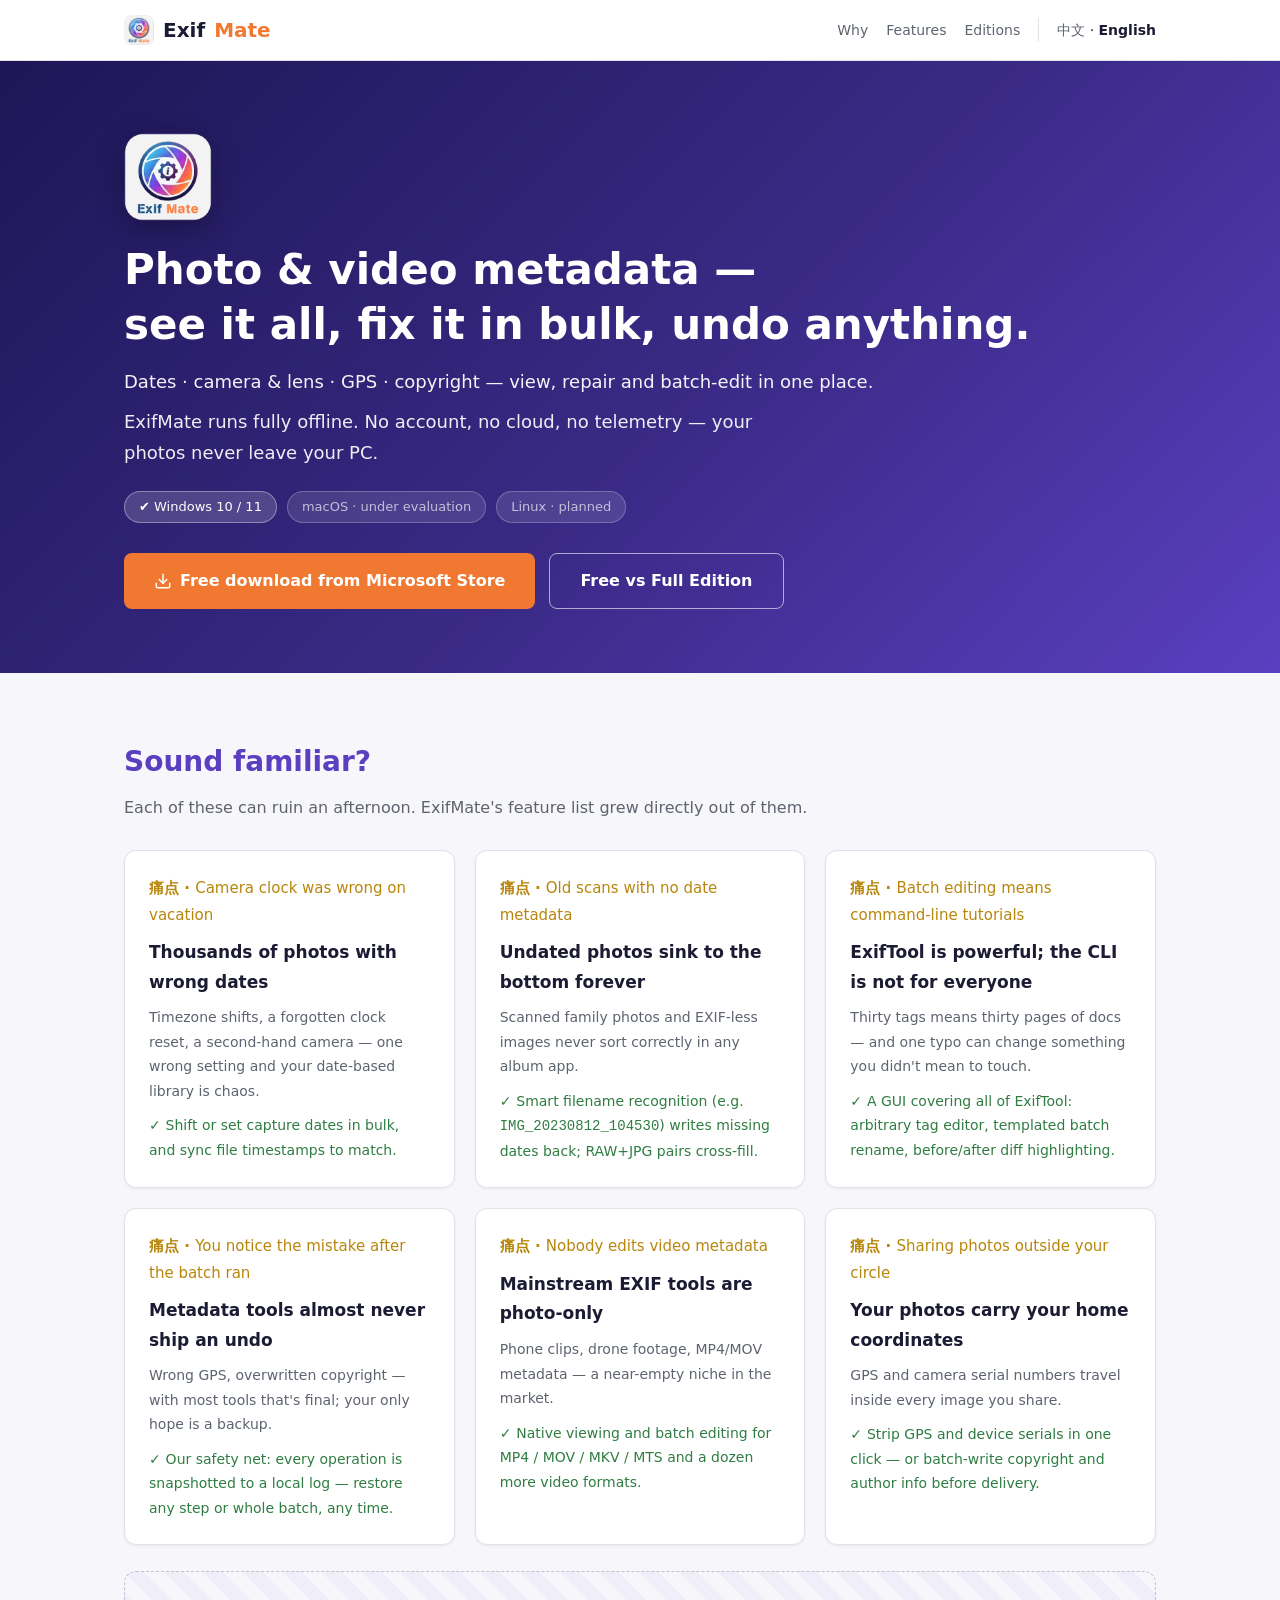
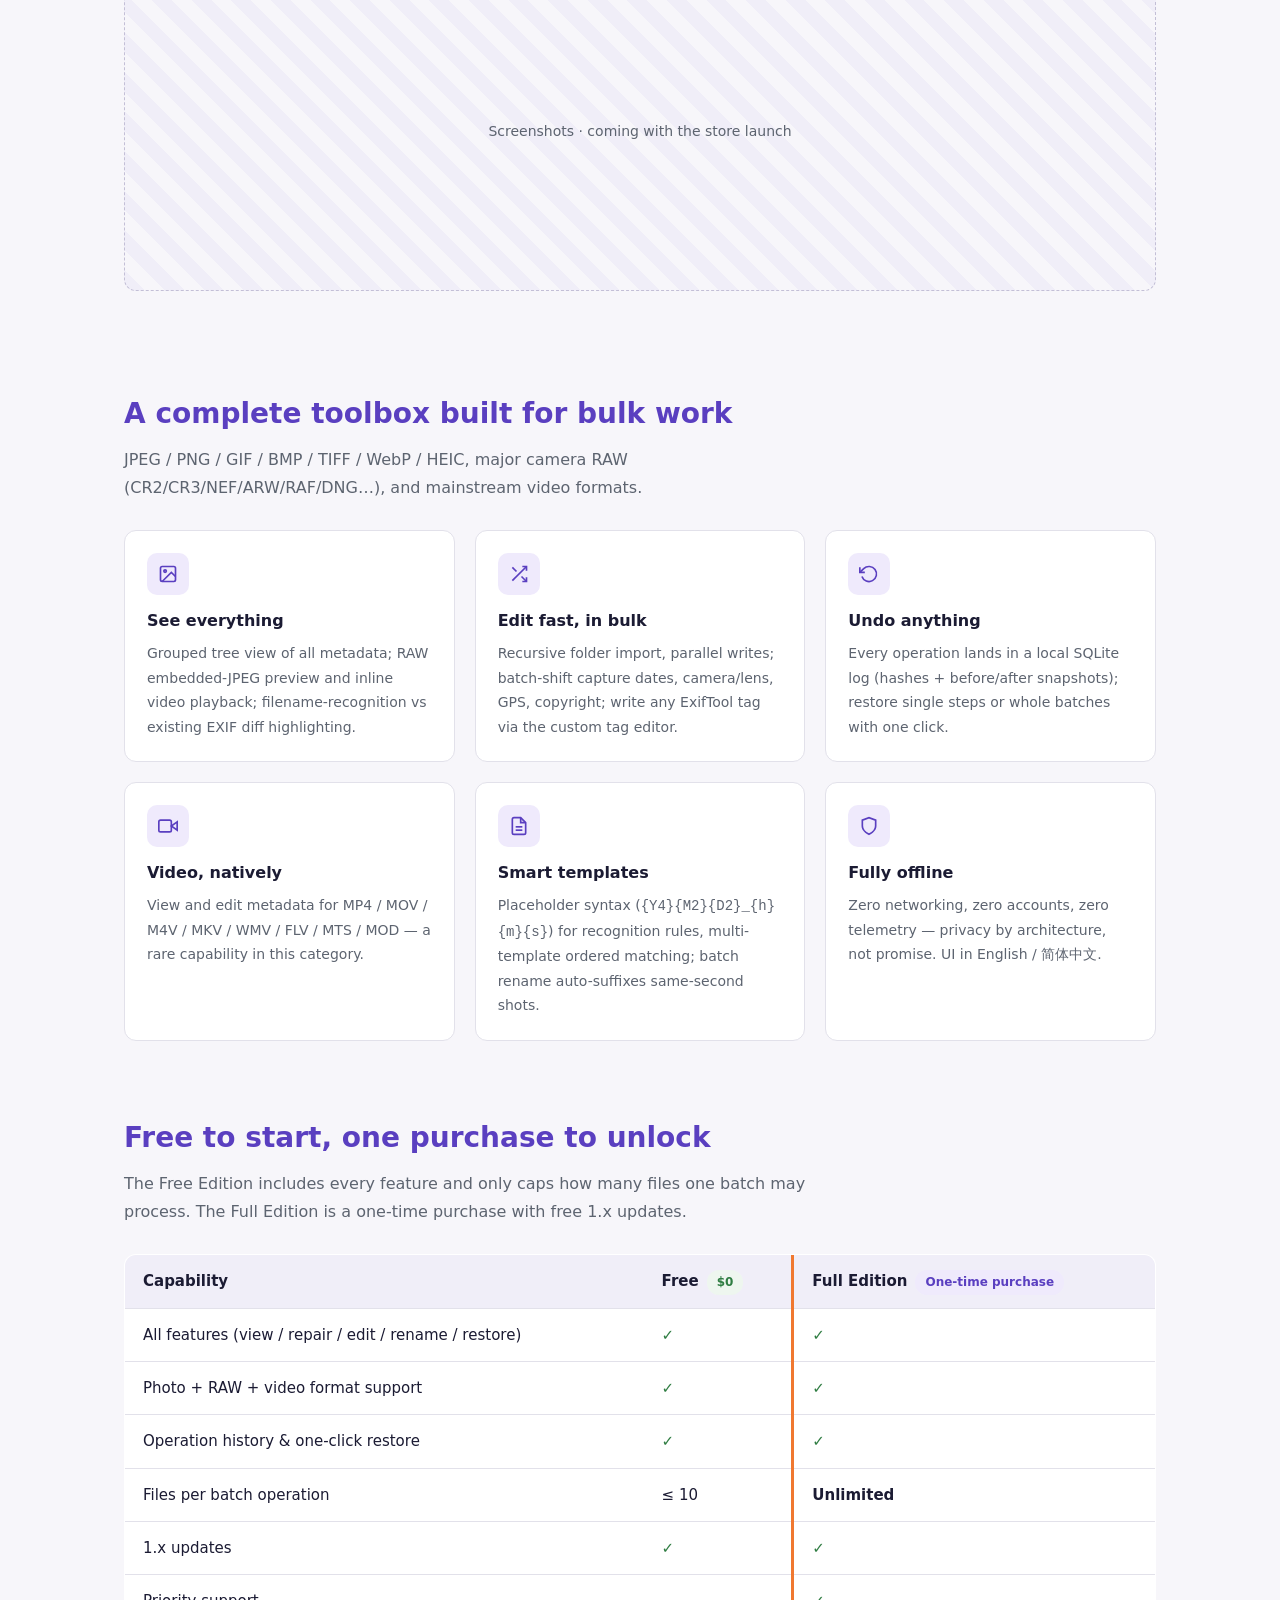
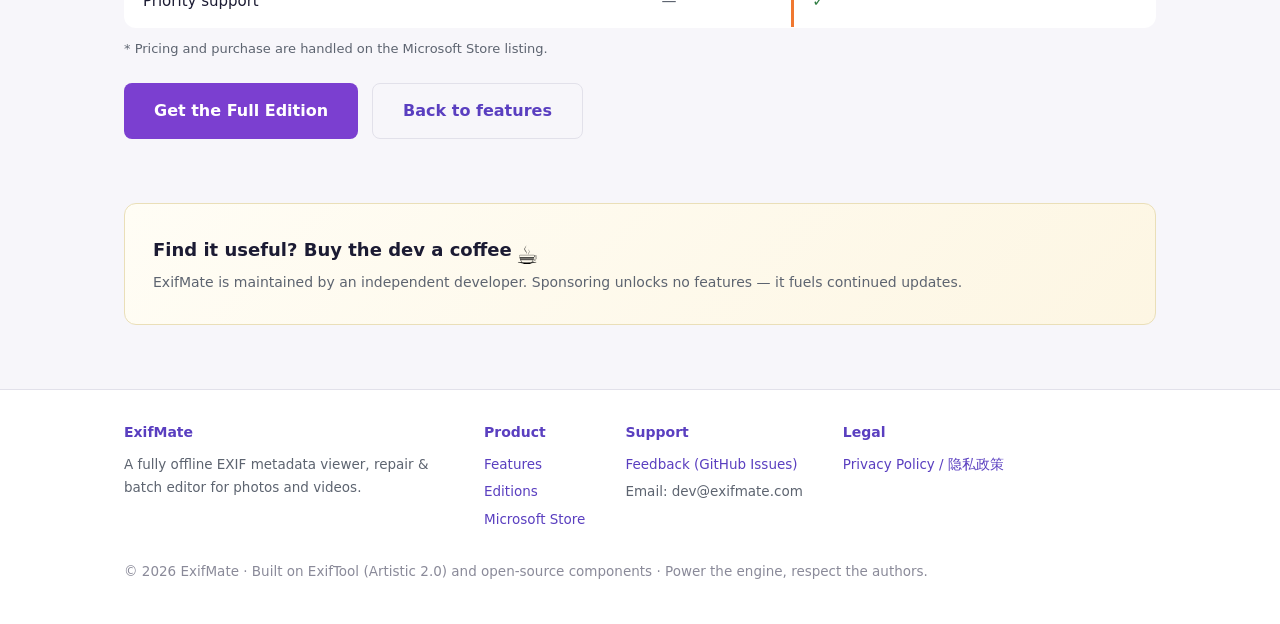
==== en/index.html @ 49f6a173 "chore: ExifMate 官网源码" ====
<!DOCTYPE html>
<html lang="en">
<head>
<meta charset="UTF-8">
<meta name="viewport" content="width=device-width, initial-scale=1.0">
<link rel="icon" href="/favicon.ico" sizes="48x48">
<link rel="icon" type="image/png" sizes="128x128" href="/favicon.png">
<link rel="apple-touch-icon" href="/apple-touch-icon.png">
<meta name="description" content="ExifMate — a fully offline EXIF metadata viewer, repair & batch editor for photos and videos. See everything, batch-edit fast, undo anything.">
<meta property="og:title" content="ExifMate — Batch EXIF Toolkit">
<meta property="og:description" content="Fully offline · batch editing · full undo history. One toolbox for photo & video metadata.">
<meta property="og:type" content="website">
<meta property="og:url" content="https://exifmate.com/en/">
<title>ExifMate — Batch EXIF Toolkit for Photos & Videos | Offline · Undoable</title>
<link rel="canonical" href="https://exifmate.com/en/">
<link rel="alternate" hreflang="zh-CN" href="https://exifmate.com/">
<link rel="alternate" hreflang="en" href="https://exifmate.com/en/">
<link rel="alternate" hreflang="x-default" href="https://exifmate.com/">
<meta property="og:image" content="https://exifmate.com/assets/img/logo.png">
<link rel="stylesheet" href="../assets/style.css">
<script type="application/ld+json">
{"@context":"https://schema.org","@type":"SoftwareApplication",
 "name":"ExifMate","operatingSystem":"Windows 10, Windows 11",
 "applicationCategory":"MultimediaApplication",
 "url":"https://exifmate.com/","softwareVersion":"0.2.0",
 "inLanguage":["zh-CN","en"],
 "description":"Fully offline EXIF metadata viewer, repair and batch editor for photos and videos.",
 "offers":{"@type":"Offer","price":"0","priceCurrency":"USD"},
 "screenshot":"https://exifmate.com/"}
</script>
</head>
<body>

<nav>
  <div class="container nav-inner">
    <a class="brand" href="/en/"><img src="/assets/img/logo.png" alt="ExifMate">Exif<span class="dot">Mate</span></a>
    <div class="nav-links">
      <a class="hide-sm" href="#pain">Why</a>
      <a class="hide-sm" href="#features">Features</a>
      <a class="hide-sm" href="#compare">Editions</a>
      <span class="lang-switch"><a href="/" hreflang="zh-CN" lang="zh-CN">中文</a> · <b>English</b></span>
    </div>
  </div>
</nav>

<header class="hero">
  <div class="container">
    <img class="hero-logo" src="/assets/img/logo.png" alt="ExifMate">
    <h1>Photo & video metadata —<br>see it all, fix it in bulk, undo anything.</h1>
    <p class="pitch">Dates · camera & lens · GPS · copyright — view, repair and batch-edit in one place.</p>
    <p class="sub">ExifMate runs fully offline. No account, no cloud, no telemetry — your photos never leave your PC.</p>
    <div class="platform-pills">
      <span class="pill">✔ Windows 10 / 11</span>
      <span class="pill dim">macOS · under evaluation</span>
      <span class="pill dim">Linux · planned</span>
    </div>
    <div class="btn-row">
      <!-- TODO: replace with the official store listing URL once published -->
      <a class="btn btn-primary" href="https://apps.microsoft.com/search?query=ExifMate">
        <svg width="18" height="18" viewBox="0 0 24 24" fill="none" stroke="currentColor" stroke-width="2" stroke-linecap="round" stroke-linejoin="round"><path d="M21 15v4a2 2 0 0 1-2 2H5a2 2 0 0 1-2-2v-4"/><polyline points="7 10 12 15 17 10"/><line x1="12" y1="15" x2="12" y2="3"/></svg>
        Free download from Microsoft Store
      </a>
      <a class="btn btn-ghost" href="#compare">Free vs Full Edition</a>
    </div>
  </div>
</header>

<main class="container">

  <!-- ============ Pain points ============ -->
  <section class="block" id="pain">
    <h2 class="title">Sound familiar?</h2>
    <p class="lead">Each of these can ruin an afternoon. ExifMate's feature list grew directly out of them.</p>
    <div class="pain-grid">
      <div class="pain-card">
        <div class="scene">Camera clock was wrong on vacation</div>
        <h3>Thousands of photos with wrong dates</h3>
        <p>Timezone shifts, a forgotten clock reset, a second-hand camera — one wrong setting and your date-based library is chaos.</p>
        <p class="fix">Shift or set capture dates in bulk, and sync file timestamps to match.</p>
      </div>
      <div class="pain-card">
        <div class="scene">Old scans with no date metadata</div>
        <h3>Undated photos sink to the bottom forever</h3>
        <p>Scanned family photos and EXIF-less images never sort correctly in any album app.</p>
        <p class="fix">Smart filename recognition (e.g. <code>IMG_20230812_104530</code>) writes missing dates back; RAW+JPG pairs cross-fill.</p>
      </div>
      <div class="pain-card">
        <div class="scene">Batch editing means command-line tutorials</div>
        <h3>ExifTool is powerful; the CLI is not for everyone</h3>
        <p>Thirty tags means thirty pages of docs — and one typo can change something you didn't mean to touch.</p>
        <p class="fix">A GUI covering all of ExifTool: arbitrary tag editor, templated batch rename, before/after diff highlighting.</p>
      </div>
      <div class="pain-card">
        <div class="scene">You notice the mistake after the batch ran</div>
        <h3>Metadata tools almost never ship an undo</h3>
        <p>Wrong GPS, overwritten copyright — with most tools that's final; your only hope is a backup.</p>
        <p class="fix">Our safety net: every operation is snapshotted to a local log — restore any step or whole batch, any time.</p>
      </div>
      <div class="pain-card">
        <div class="scene">Nobody edits video metadata</div>
        <h3>Mainstream EXIF tools are photo-only</h3>
        <p>Phone clips, drone footage, MP4/MOV metadata — a near-empty niche in the market.</p>
        <p class="fix">Native viewing and batch editing for MP4 / MOV / MKV / MTS and a dozen more video formats.</p>
      </div>
      <div class="pain-card">
        <div class="scene">Sharing photos outside your circle</div>
        <h3>Your photos carry your home coordinates</h3>
        <p>GPS and camera serial numbers travel inside every image you share.</p>
        <p class="fix">Strip GPS and device serials in one click — or batch-write copyright and author info before delivery.</p>
      </div>
    </div>
    <div class="shot">Screenshots · coming with the store launch</div>
  </section>

  <!-- ============ Features ============ -->
  <section class="block" id="features">
    <h2 class="title">A complete toolbox built for bulk work</h2>
    <p class="lead">JPEG / PNG / GIF / BMP / TIFF / WebP / HEIC, major camera RAW (CR2/CR3/NEF/ARW/RAF/DNG…), and mainstream video formats.</p>
    <div class="feat-grid">
      <div class="feat">
        <div class="ico"><svg width="20" height="20" viewBox="0 0 24 24" fill="none" stroke="currentColor" stroke-width="2"><rect x="3" y="3" width="18" height="18" rx="2"/><circle cx="8.5" cy="8.5" r="1.5"/><polyline points="21 15 16 10 5 21"/></svg></div>
        <h3>See everything</h3>
        <p>Grouped tree view of all metadata; RAW embedded-JPEG preview and inline video playback; filename-recognition vs existing EXIF diff highlighting.</p>
      </div>
      <div class="feat">
        <div class="ico"><svg width="20" height="20" viewBox="0 0 24 24" fill="none" stroke="currentColor" stroke-width="2"><polyline points="16 3 21 3 21 8"/><line x1="4" y1="20" x2="21" y2="3"/><polyline points="21 16 21 21 16 21"/><line x1="15" y1="15" x2="21" y2="21"/><line x1="4" y1="4" x2="9" y2="9"/></svg></div>
        <h3>Edit fast, in bulk</h3>
        <p>Recursive folder import, parallel writes; batch-shift capture dates, camera/lens, GPS, copyright; write any ExifTool tag via the custom tag editor.</p>
      </div>
      <div class="feat">
        <div class="ico"><svg width="20" height="20" viewBox="0 0 24 24" fill="none" stroke="currentColor" stroke-width="2"><polyline points="1 4 1 10 7 10"/><path d="M3.51 15a9 9 0 1 0 2.13-9.36L1 10"/></svg></div>
        <h3>Undo anything</h3>
        <p>Every operation lands in a local SQLite log (hashes + before/after snapshots); restore single steps or whole batches with one click.</p>
      </div>
      <div class="feat">
        <div class="ico"><svg width="20" height="20" viewBox="0 0 24 24" fill="none" stroke="currentColor" stroke-width="2"><polygon points="23 7 16 12 23 17 23 7"/><rect x="1" y="5" width="15" height="14" rx="2"/></svg></div>
        <h3>Video, natively</h3>
        <p>View and edit metadata for MP4 / MOV / M4V / MKV / WMV / FLV / MTS / MOD — a rare capability in this category.</p>
      </div>
      <div class="feat">
        <div class="ico"><svg width="20" height="20" viewBox="0 0 24 24" fill="none" stroke="currentColor" stroke-width="2"><path d="M14 2H6a2 2 0 0 0-2 2v16a2 2 0 0 0 2 2h12a2 2 0 0 0 2-2V8z"/><polyline points="14 2 14 8 20 8"/><line x1="16" y1="13" x2="8" y2="13"/><line x1="16" y1="17" x2="8" y2="17"/></svg></div>
        <h3>Smart templates</h3>
        <p>Placeholder syntax (<code>{Y4}{M2}{D2}_{h}{m}{s}</code>) for recognition rules, multi-template ordered matching; batch rename auto-suffixes same-second shots.</p>
      </div>
      <div class="feat">
        <div class="ico"><svg width="20" height="20" viewBox="0 0 24 24" fill="none" stroke="currentColor" stroke-width="2"><path d="M12 22s8-4 8-10V5l-8-3-8 3v7c0 6 8 10 8 10z"/></svg></div>
        <h3>Fully offline</h3>
        <p>Zero networking, zero accounts, zero telemetry — privacy by architecture, not promise. UI in English / 简体中文.</p>
      </div>
    </div>
  </section>

  <!-- ============ Editions ============ -->
  <section class="block" id="compare">
    <h2 class="title">Free to start, one purchase to unlock</h2>
    <p class="lead">The Free Edition includes every feature and only caps how many files one batch may process. The Full Edition is a one-time purchase with free 1.x updates.</p>
    <table class="compare">
      <thead>
        <tr><th>Capability</th><th>Free<span class="badge-free">$0</span></th><th class="col-pro">Full Edition<span class="badge-pro">One-time purchase</span></th></tr>
      </thead>
      <tbody>
        <tr><td>All features (view / repair / edit / rename / restore)</td><td class="yes">✓</td><td class="yes col-pro">✓</td></tr>
        <tr><td>Photo + RAW + video format support</td><td class="yes">✓</td><td class="yes col-pro">✓</td></tr>
        <tr><td>Operation history & one-click restore</td><td class="yes">✓</td><td class="yes col-pro">✓</td></tr>
        <tr><td>Files per batch operation</td><td>≤ 10</td><td class="col-pro"><b>Unlimited</b></td></tr>
        <tr><td>1.x updates</td><td class="yes">✓</td><td class="yes col-pro">✓</td></tr>
        <tr><td>Priority support</td><td class="no">—</td><td class="yes col-pro">✓</td></tr>
      </tbody>
    </table>
    <p class="table-note">* Pricing and purchase are handled on the Microsoft Store listing.</p>
    <div class="btn-row" style="margin-top:22px">
      <!-- TODO: replace with the Full Edition store listing URL -->
      <a class="btn btn-primary" href="https://apps.microsoft.com/search?query=ExifMate"
         style="background:var(--accent2);color:#fff">Get the Full Edition</a>
      <a class="btn btn-ghost" href="#pain" style="border-color:var(--line);color:var(--accent)">Back to features</a>
    </div>
  </section>

  <!-- ============ Sponsor（click the coffee icon for WeChat QR code; kept inside the container for alignment） ============ -->
  <div class="sponsor">
    <div class="sponsor-text">
      <h3>Find it useful? Buy the dev a coffee<button class="coffee-btn" type="button" aria-label="WeChat QR code" title="Buy the dev a coffee" onclick="var m=document.getElementById('qr-modal');m.style.display=(m.style.display==='flex')?'none':'flex';">☕</button></h3>
      <p>ExifMate is maintained by an independent developer. Sponsoring unlocks no features — it fuels continued updates.</p>
    </div>
  </div>

  <!-- 收款码弹层（fixed 定位，置于容器内不影响全屏遮罩） -->
  <div id="qr-modal" class="qr-modal" onclick="this.style.display='none'">
    <div class="qr-card" onclick="event.stopPropagation()">
      <img src="../assets/img/coffee-wx.jpg" alt="WeChat QR code">
      <span>Scan with WeChat</span>
      <button type="button" onclick="document.getElementById('qr-modal').style.display='none'">✕</button>
    </div>
  </div>

</main>

<footer>
  <div class="container">
    <div class="cols">
      <div style="max-width:320px">
        <h4>ExifMate</h4>
        <p>A fully offline EXIF metadata viewer, repair & batch editor for photos and videos.</p>
      </div>
      <div>
        <h4>Product</h4>
        <ul>
          <li><a href="#features">Features</a></li>
          <li><a href="#compare">Editions</a></li>
          <li><a href="https://apps.microsoft.com/search?query=ExifMate">Microsoft Store</a></li>
        </ul>
      </div>
      <div>
        <h4>Support</h4>
        <ul>
          <li><a href="https://github.com/zm1107/exifmate/issues">Feedback (GitHub Issues)</a></li>
          <li>Email: dev@exifmate.com</li>
        </ul>
      </div>
      <div>
        <h4>Legal</h4>
        <ul>
          <li><a href="/privacy/">Privacy Policy / 隐私政策</a></li>
        </ul>
      </div>
    </div>
    <p class="legal">© 2026 ExifMate · Built on ExifTool (Artistic 2.0) and open-source components · Power the engine, respect the authors.</p>
  </div>
</footer>

</body>
</html>
---- assets/style.css ----
/* ExifMate 官网样式 —— 配色取自品牌图标（光圈蓝→紫→橙渐变）
   品牌紫 #5A3FC0 / 品牌橙 #F07830 / 深靛紫 #1D1656 */
:root {
  --ink: #1b1b33; --sub: #5d6470; --line: #e2e1ea; --bg: #f7f6fa;
  --accent: #5a3fc0; --accent2: #7b3fd0; --orange: #f07830; --orange-d: #e0661d;
  --ok: #2f7d42; --warn: #b8860b;
  --hero1: #1d1656; --hero2: #5a3fc0; --card: #ffffff;
}
* { box-sizing: border-box; margin: 0; }
html { scroll-behavior: smooth; }
body {
  color: var(--ink); background: var(--bg); line-height: 1.75; font-size: 16px;
  font-family: "Microsoft YaHei UI", "Segoe UI", system-ui, -apple-system, sans-serif;
}
a { color: var(--accent); text-decoration: none; }
a:hover { text-decoration: underline; }
.container { max-width: 1080px; margin: 0 auto; padding: 0 24px; }

/* ---------- 顶部导航 ---------- */
nav {
  position: sticky; top: 0; z-index: 10; background: rgba(255,255,255,.92);
  backdrop-filter: blur(8px); border-bottom: 1px solid var(--line);
}
.nav-inner { display: flex; align-items: center; gap: 20px; height: 60px; }
.brand { font-size: 20px; font-weight: 700; color: var(--ink);
  display: inline-flex; align-items: center; gap: 9px; }
.brand img { height: 30px; width: 30px; border-radius: 7px; display: block; }
.brand .dot { color: var(--orange); }
.nav-links { margin-left: auto; display: flex; align-items: center; gap: 18px; font-size: 14px; }
.nav-links a { color: var(--sub); }
.lang-switch { border-left: 1px solid var(--line); padding-left: 18px; }
.lang-switch b { color: var(--ink); }

/* ---------- Hero ---------- */
.hero {
  background: linear-gradient(135deg, var(--hero1) 0%, #3a2a86 55%, var(--hero2) 100%);
  color: #fff; padding: 72px 0 64px;
}
.hero-logo {
  height: 88px; width: 88px; border-radius: 20px; display: block;
  box-shadow: 0 8px 28px rgba(0,0,0,.28); margin-bottom: 22px;
}
.hero h1 { font-size: 42px; line-height: 1.3; margin-bottom: 14px; }
.hero p.sub { font-size: 18px; opacity: .92; max-width: 640px; }
.hero .pitch { font-size: 18px; margin-bottom: 8px; opacity: .95; }
.platform-pills { display: flex; gap: 10px; margin: 22px 0 30px; flex-wrap: wrap; }
.pill {
  font-size: 13px; padding: 4px 14px; border-radius: 16px;
  background: rgba(255,255,255,.16); border: 1px solid rgba(255,255,255,.35);
}
.pill.dim { opacity: .7; }
.btn-row { display: flex; gap: 14px; flex-wrap: wrap; }
.btn {
  display: inline-flex; align-items: center; gap: 8px; padding: 13px 30px;
  border-radius: 8px; font-size: 16px; font-weight: 600; border: none; cursor: pointer;
}
.btn-primary { background: var(--orange); color: #fff; }
.btn-primary:hover { background: var(--orange-d); text-decoration: none; }
.btn-ghost {
  background: transparent; color: #fff; border: 1px solid rgba(255,255,255,.6);
}
.btn-ghost:hover { background: rgba(255,255,255,.12); text-decoration: none; }
.btn svg { flex: none; }

/* ---------- 通用区块 ---------- */
section.block { padding: 64px 0 8px; }
h2.title { font-size: 28px; margin-bottom: 8px; color: var(--accent); }
p.lead { color: var(--sub); max-width: 720px; margin-bottom: 28px; }

/* 痛点卡片 */
.pain-grid { display: grid; grid-template-columns: repeat(3, 1fr); gap: 20px; }
.pain-card {
  background: var(--card); border: 1px solid var(--line); border-radius: 12px;
  padding: 24px; box-shadow: 0 1px 3px rgba(28,22,86,.06);
}
.pain-card .scene { font-size: 15px; color: var(--warn); margin-bottom: 10px; }
.pain-card .scene::before { content: "痛点 · "; font-weight: 700; }
.pain-card h3 { font-size: 17px; margin-bottom: 8px; }
.pain-card p { font-size: 14px; color: var(--sub); }
.pain-card p.fix { margin-top: 10px; color: var(--ok); }
.pain-card p.fix::before { content: "✓ "; font-weight: 700; }

/* 功能网格 */
.feat-grid { display: grid; grid-template-columns: repeat(3, 1fr); gap: 20px; }
.feat {
  background: var(--card); border: 1px solid var(--line); border-radius: 12px; padding: 22px;
}
.feat .ico {
  width: 42px; height: 42px; border-radius: 10px; display: flex;
  align-items: center; justify-content: center; margin-bottom: 12px;
  background: #efeafc; color: var(--accent);
}
.feat h3 { font-size: 16px; margin-bottom: 6px; }
.feat p { font-size: 14px; color: var(--sub); }

/* 截图占位 */
.shot {
  border-radius: 12px; border: 1px dashed #c3bfd6; background:
  repeating-linear-gradient(45deg,#f0eef8,#f0eef8 14px,#f7f6fa 14px,#f7f6fa 28px);
  display: flex; align-items: center; justify-content: center;
  color: var(--sub); font-size: 14px; height: 320px; margin: 26px 0;
}

/* 对比表 */
.compare { width: 100%; border-collapse: collapse; background: var(--card);
  border: 1px solid var(--line); border-radius: 12px; overflow: hidden; font-size: 15px; }
.compare th, .compare td { padding: 13px 18px; border-bottom: 1px solid var(--line); text-align: left; }
.compare thead th { background: #f0eef8; font-size: 15px; }
.compare .col-pro { border-left: 3px solid var(--orange); }
.compare td.yes { color: var(--ok); font-weight: 600; }
.compare td.no { color: var(--sub); }
.badge-free, .badge-pro {
  display: inline-block; font-size: 12px; padding: 2px 10px; border-radius: 12px; margin-left: 8px;
}
.badge-free { background: #eef6ef; color: var(--ok); }
.badge-pro { background: #efeafc; color: var(--accent); }
.table-note { font-size: 13px; color: var(--sub); margin-top: 10px; }

/* 赞助 */
.sponsor {
  margin: 56px 0 8px; background: linear-gradient(135deg, #fffdf5, #fdf6e3);
  border: 1px solid #eadfb8; border-radius: 12px; padding: 30px 28px;
  display: flex; align-items: center; gap: 24px; flex-wrap: wrap;
}
.sponsor h3 { font-size: 18px; margin-bottom: 4px; }
.sponsor p { font-size: 14px; color: var(--sub); }
.sponsor .btns { margin-left: auto; display: flex; gap: 12px; }
.btn-sponsor {
  background: #f0b429; color: #4a3300; border-radius: 8px; padding: 10px 22px;
  font-weight: 600; font-size: 14px; display: inline-flex; align-items: center; gap: 6px;
}
.btn-sponsor:hover { background: #eaa818; text-decoration: none; }
.btn-sponsor.gh { background: #24292e; color: #fff; }
/* 标题行尾的咖啡杯表情按钮：transform 缩放不改变行高与文字尺寸 */
.coffee-btn {
  background: none; border: none; cursor: pointer;
  display: inline-block; font: inherit; line-height: 1;
  padding: 0 0 0 6px; vertical-align: -6px;
  transform: scale(1.4); transform-origin: center;
  animation: coffee-bounce 2s ease-in-out infinite;
}
/* 每 2 秒轻微跳动 2 下 */
@keyframes coffee-bounce {
  0%, 14%, 28%, 100% { transform: scale(1.4) translateY(0); }
  7%                  { transform: scale(1.4) translateY(-3px); }
  21%                 { transform: scale(1.4) translateY(-3px); }
}

/* 收款码弹层 */
.qr-modal {
  display: none; position: fixed; inset: 0; z-index: 200;
  background: rgba(20, 20, 24, .55); backdrop-filter: blur(2px);
  align-items: center; justify-content: center; cursor: zoom-out;
}
.qr-card {
  position: relative; background: #fff; border-radius: 16px; padding: 22px 22px 16px;
  text-align: center; box-shadow: 0 18px 50px rgba(0,0,0,.35); cursor: default;
}
.qr-card img { width: 240px; height: auto; border-radius: 10px; display: block; }
.qr-card span { font-size: 13px; color: #6b6b70; margin-top: 10px; display: block; }
.qr-card button {
  position: absolute; top: 8px; right: 8px; border: none; background: #f2f2f4;
  width: 28px; height: 28px; border-radius: 50%; cursor: pointer; font-size: 13px; color: #666;
}
.qr-card button:hover { background: #e4e4e8; }

/* 页脚 */
footer { border-top: 1px solid var(--line); margin-top: 64px; padding: 30px 0 44px;
  color: var(--sub); font-size: 13.5px; background: #fff; }
footer .cols { display: flex; gap: 40px; flex-wrap: wrap; }
footer h4 { color: var(--accent); font-size: 14px; margin-bottom: 8px; }
footer ul { list-style: none; padding: 0; }
footer li { margin: 4px 0; }
footer .legal { margin-top: 24px; color: #8a8a99; }

@media (max-width: 820px) {
  .pain-grid, .feat-grid { grid-template-columns: 1fr; }
  .hero h1 { font-size: 30px; }
  .nav-links a.hide-sm { display: none; }
  .sponsor .btns { margin-left: 0; }
}
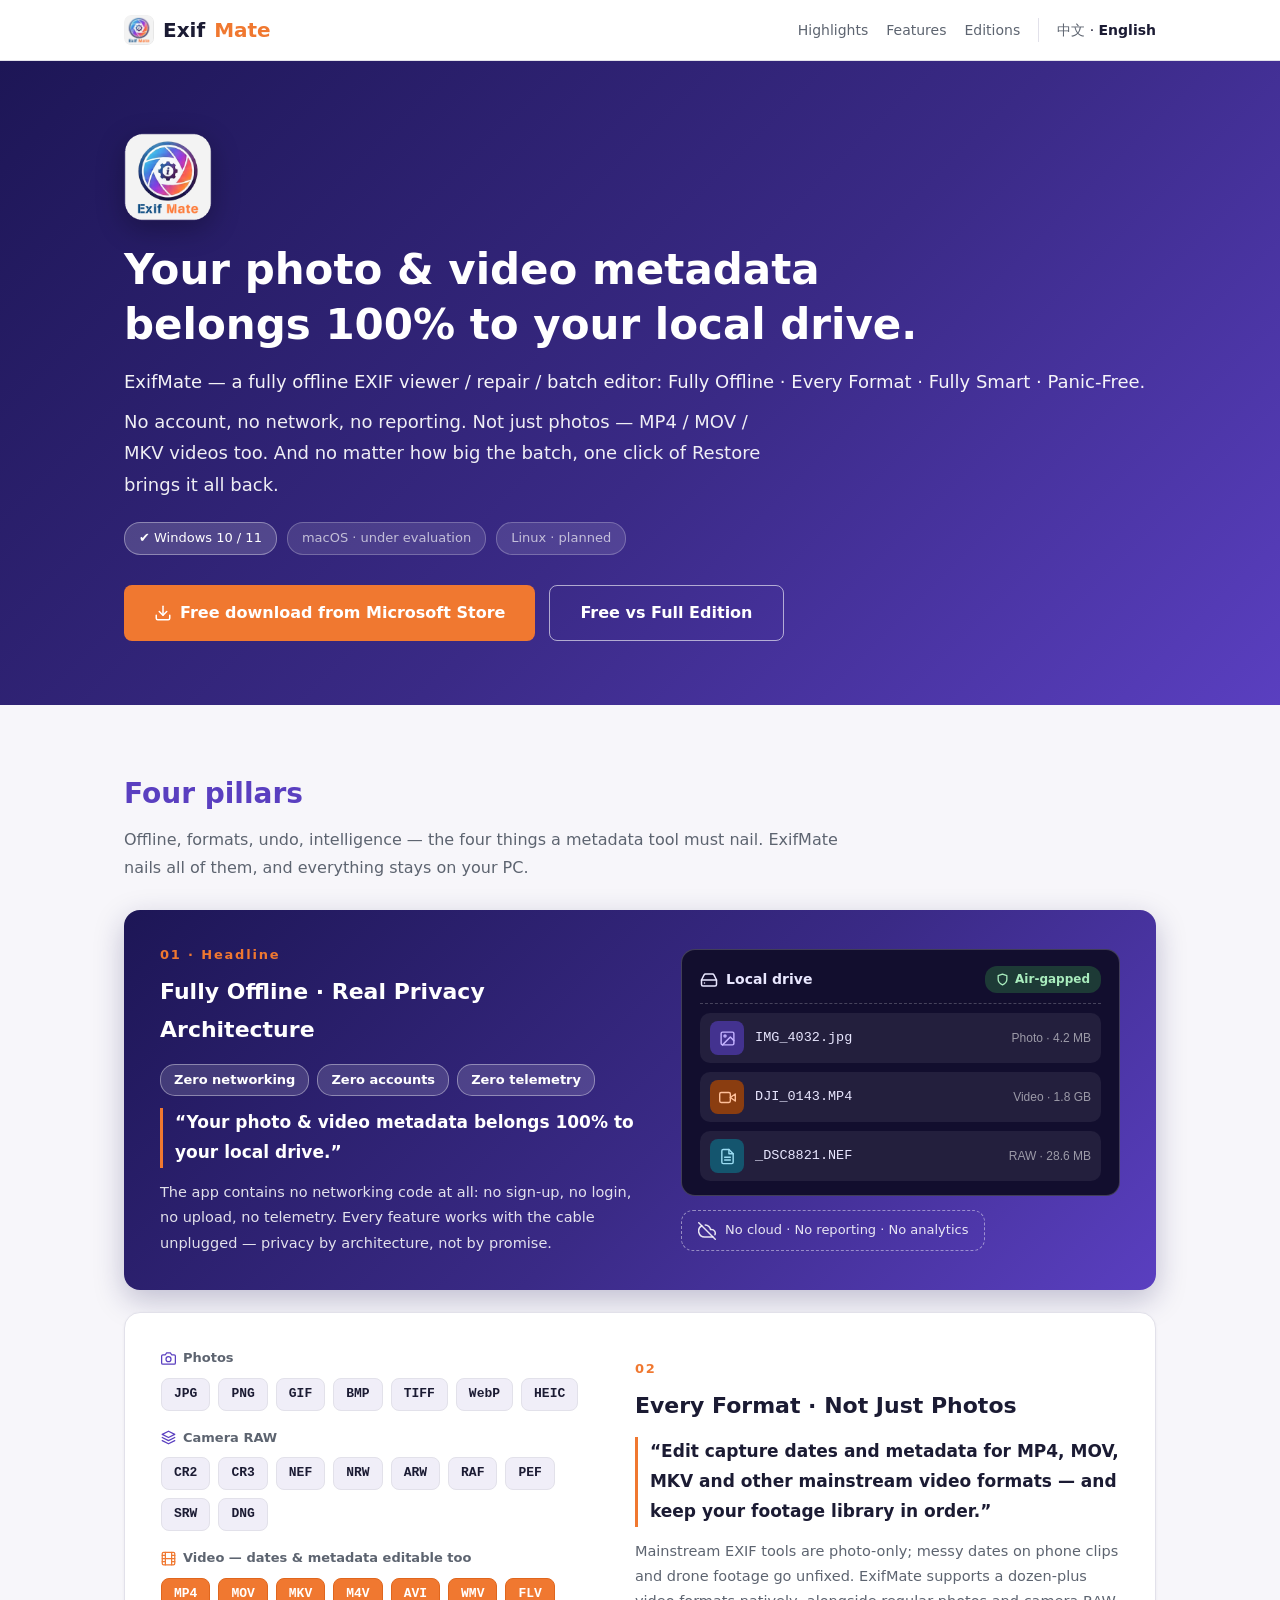
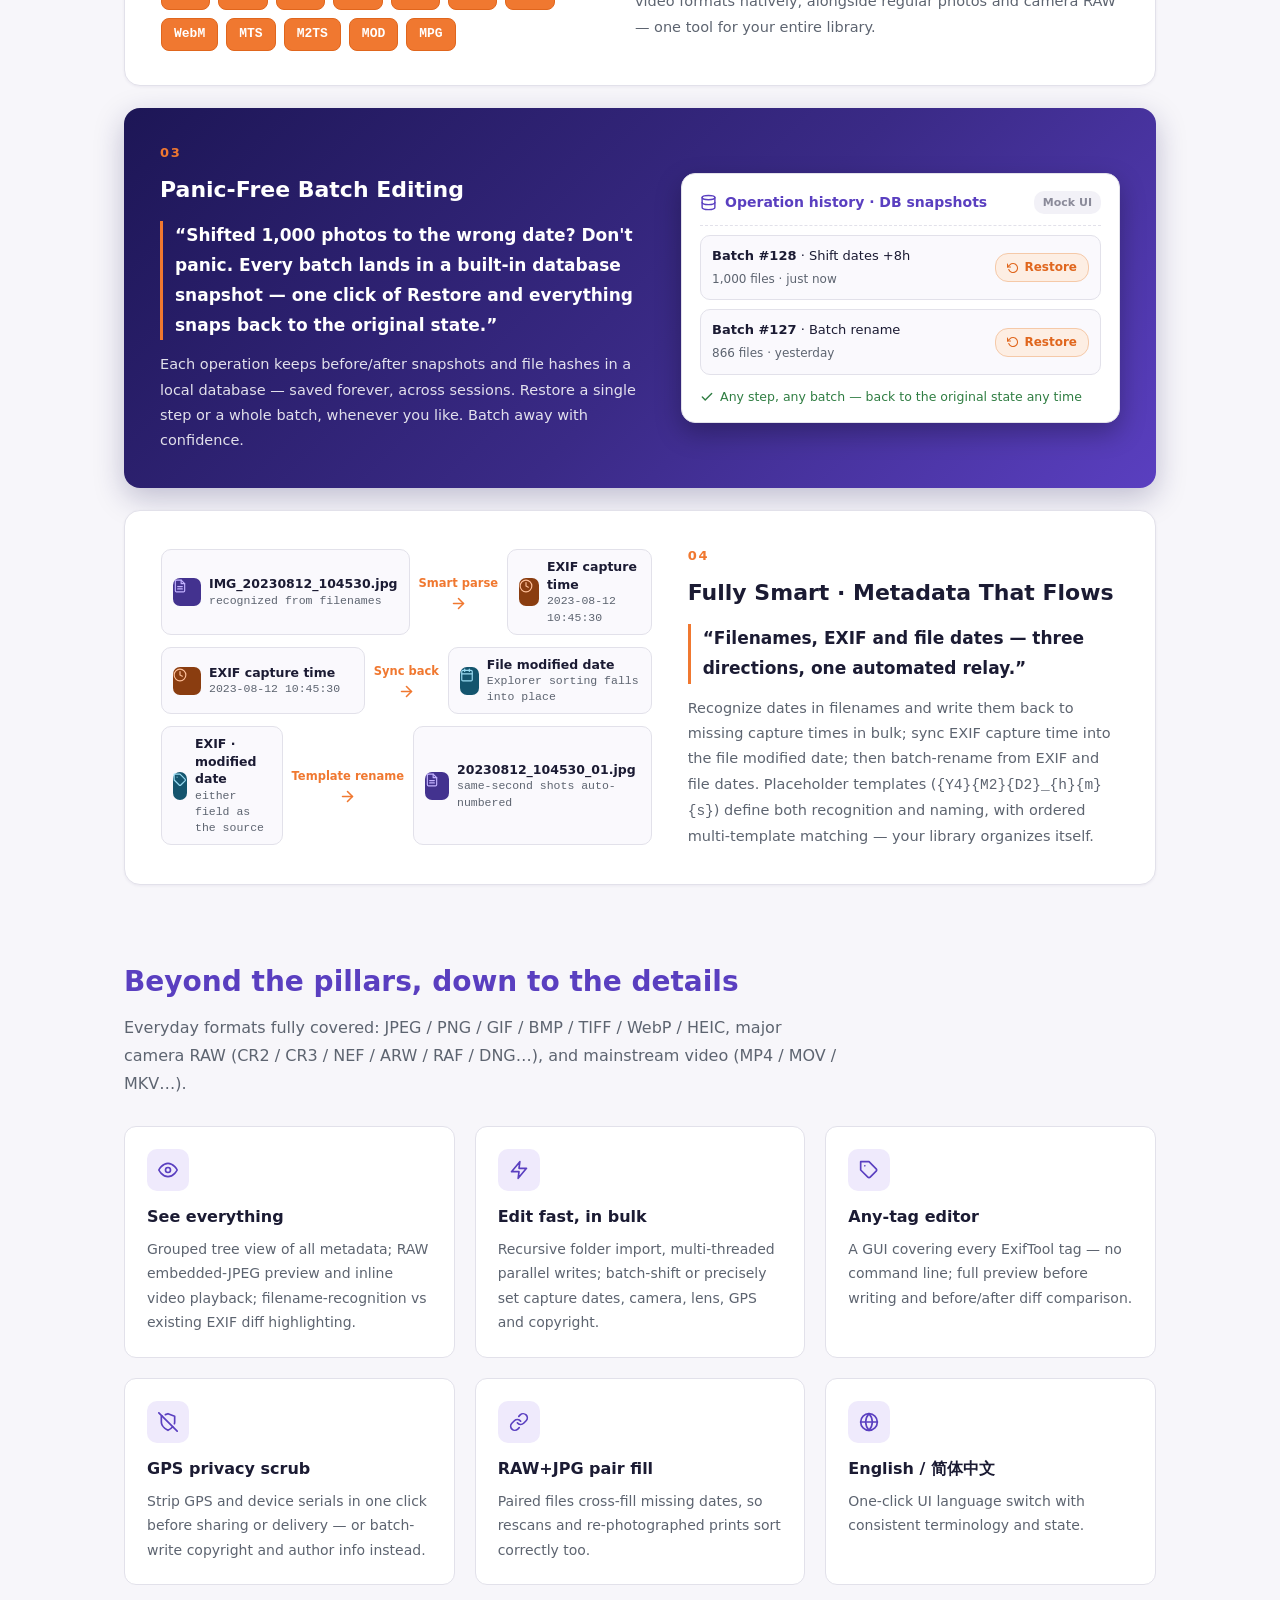
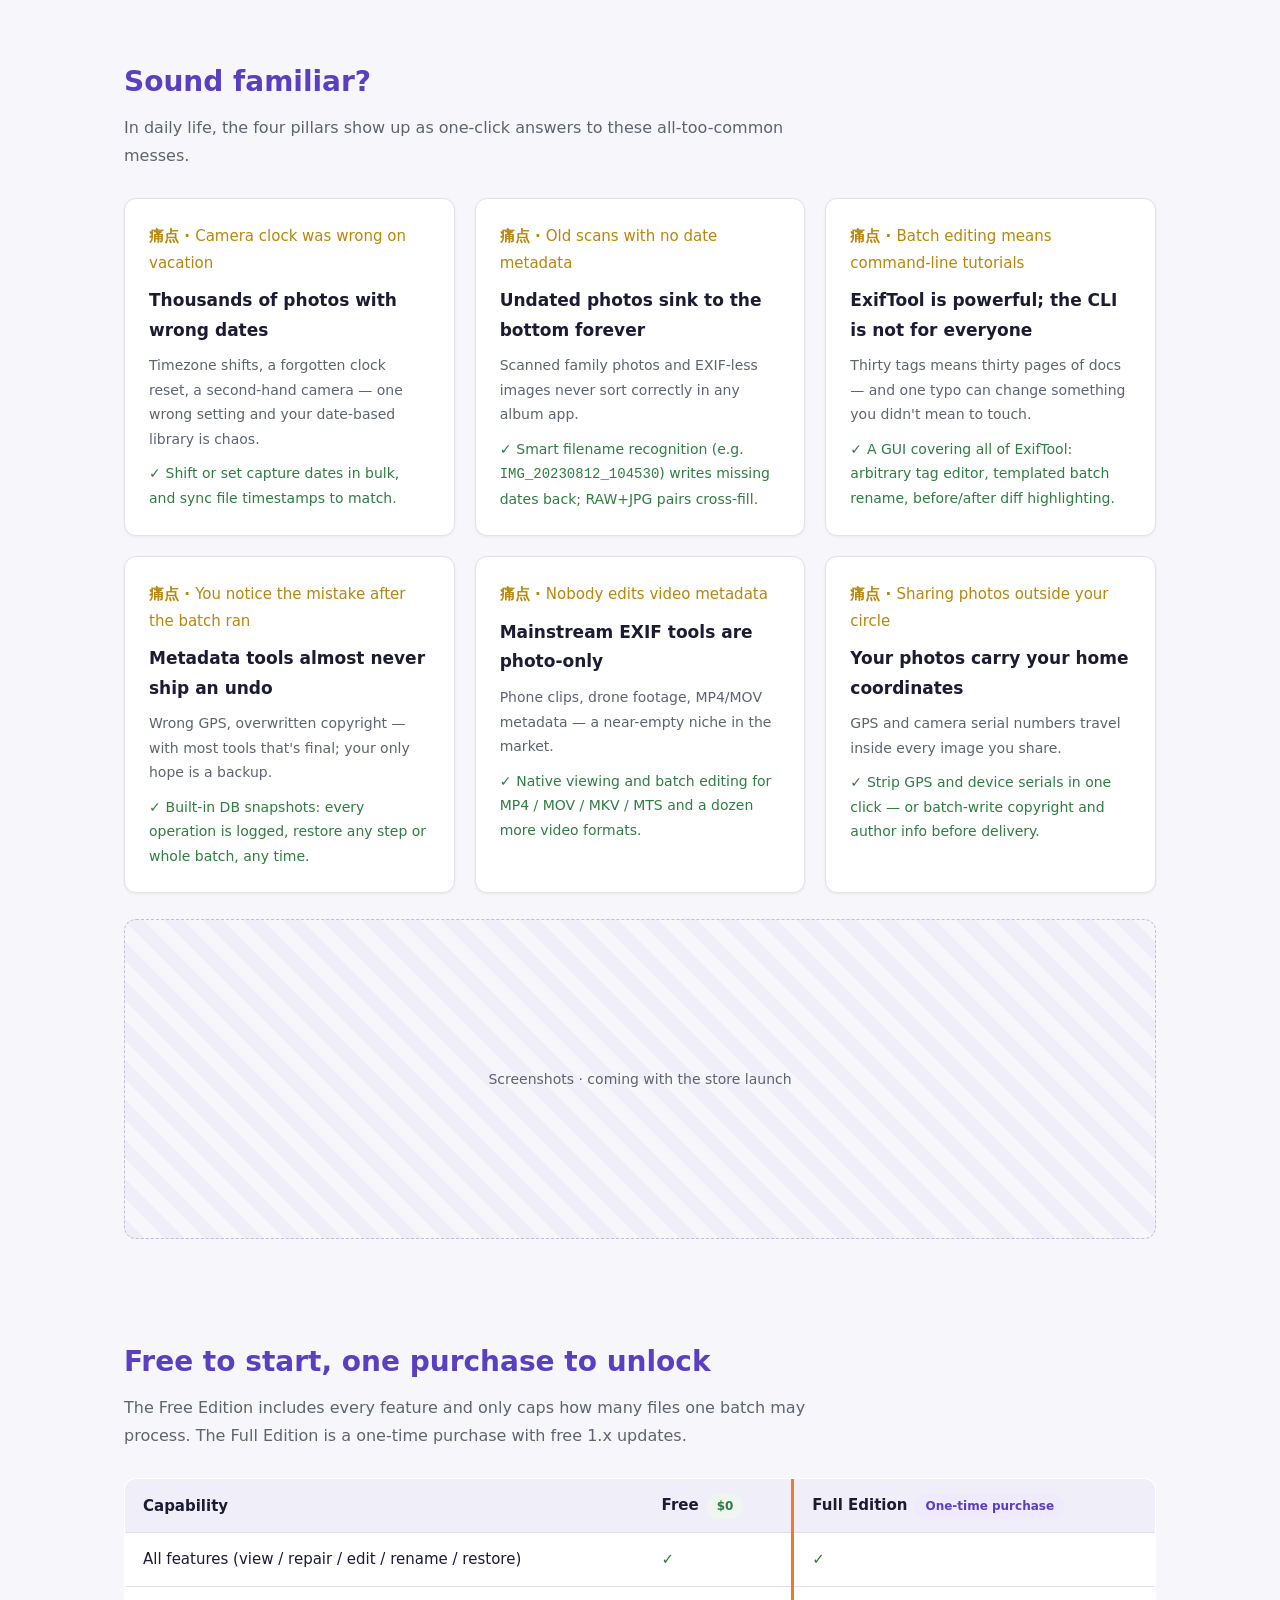
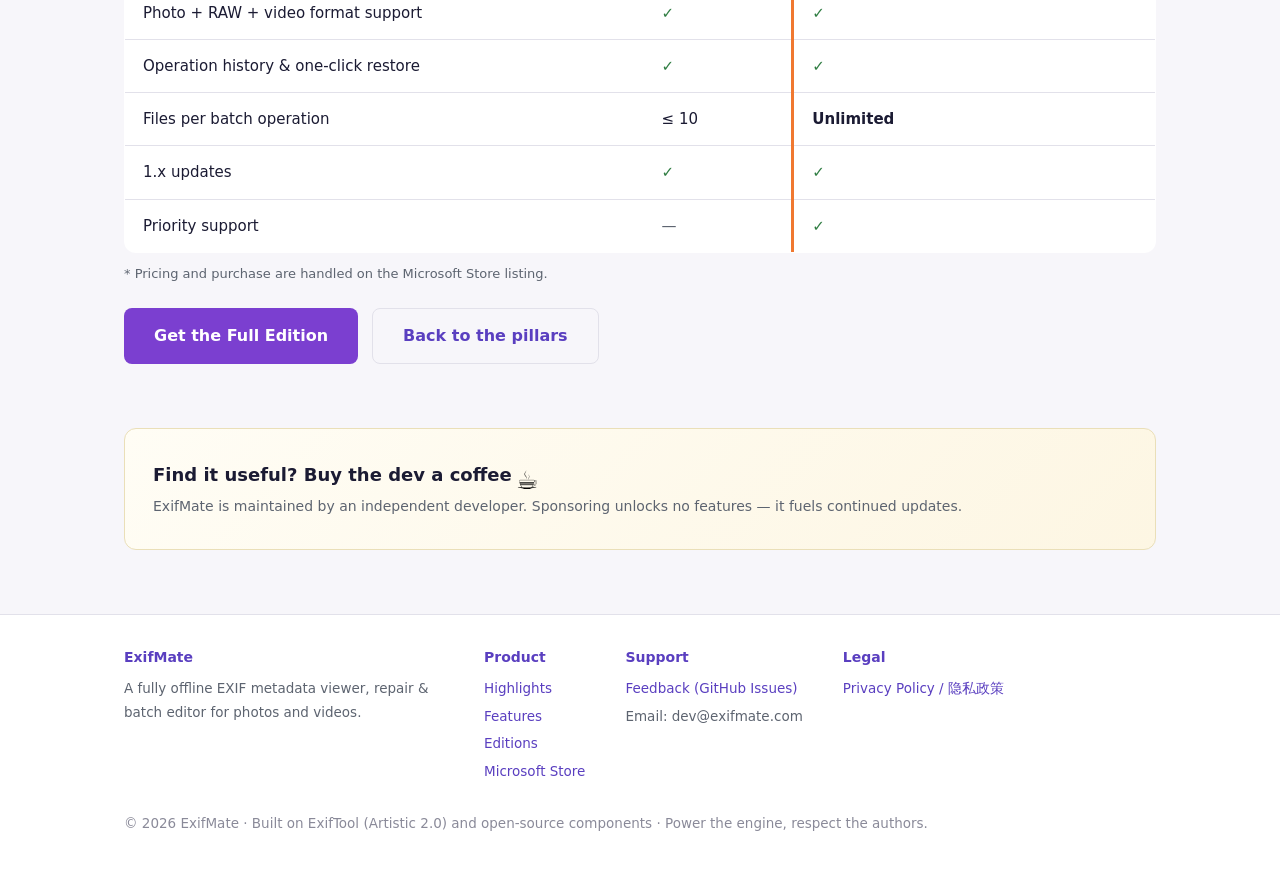
==== commit 260622bd: "feat: 官网改版——四大核心卖点置顶（全离线/全格式/无忧撤销/全智能），痛点场景后置 - Hero 改为隐私主导语：100% 只属于本地硬盘 - 新增四大卖点横幅区块，配内联 SVG 图形：本地" ====
--- a/en/index.html
+++ b/en/index.html
@@ -6,12 +6,12 @@
 <link rel="icon" href="/favicon.ico" sizes="48x48">
 <link rel="icon" type="image/png" sizes="128x128" href="/favicon.png">
 <link rel="apple-touch-icon" href="/apple-touch-icon.png">
-<meta name="description" content="ExifMate — a fully offline EXIF metadata viewer, repair & batch editor for photos and videos. See everything, batch-edit fast, undo anything.">
-<meta property="og:title" content="ExifMate — Batch EXIF Toolkit">
-<meta property="og:description" content="Fully offline · batch editing · full undo history. One toolbox for photo & video metadata.">
+<meta name="description" content="ExifMate — a fully offline EXIF metadata viewer, repair & batch editor for photos and videos. Zero network, zero accounts, zero telemetry. Panic-free batch editing with one-click restore.">
+<meta property="og:title" content="ExifMate — Fully Offline Photo & Video EXIF Toolkit">
+<meta property="og:description" content="Zero network · zero accounts · zero telemetry. Your photo & video metadata belongs 100% to your local drive.">
 <meta property="og:type" content="website">
 <meta property="og:url" content="https://exifmate.com/en/">
-<title>ExifMate — Batch EXIF Toolkit for Photos & Videos | Offline · Undoable</title>
+<title>ExifMate — Batch EXIF Toolkit | Fully Offline · Every Format · Panic-Free</title>
 <link rel="canonical" href="https://exifmate.com/en/">
 <link rel="alternate" hreflang="zh-CN" href="https://exifmate.com/">
 <link rel="alternate" hreflang="en" href="https://exifmate.com/en/">
@@ -35,7 +35,7 @@
   <div class="container nav-inner">
     <a class="brand" href="/en/"><img src="/assets/img/logo.png" alt="ExifMate">Exif<span class="dot">Mate</span></a>
     <div class="nav-links">
-      <a class="hide-sm" href="#pain">Why</a>
+      <a class="hide-sm" href="#pillars">Highlights</a>
       <a class="hide-sm" href="#features">Features</a>
       <a class="hide-sm" href="#compare">Editions</a>
       <span class="lang-switch"><a href="/" hreflang="zh-CN" lang="zh-CN">中文</a> · <b>English</b></span>
@@ -46,9 +46,9 @@
 <header class="hero">
   <div class="container">
     <img class="hero-logo" src="/assets/img/logo.png" alt="ExifMate">
-    <h1>Photo & video metadata —<br>see it all, fix it in bulk, undo anything.</h1>
-    <p class="pitch">Dates · camera & lens · GPS · copyright — view, repair and batch-edit in one place.</p>
-    <p class="sub">ExifMate runs fully offline. No account, no cloud, no telemetry — your photos never leave your PC.</p>
+    <h1>Your photo & video metadata<br>belongs 100% to your local drive.</h1>
+    <p class="pitch">ExifMate — a fully offline EXIF viewer / repair / batch editor: Fully Offline · Every Format · Fully Smart · Panic-Free.</p>
+    <p class="sub">No account, no network, no reporting. Not just photos — MP4 / MOV / MKV videos too. And no matter how big the batch, one click of Restore brings it all back.</p>
     <div class="platform-pills">
       <span class="pill">✔ Windows 10 / 11</span>
       <span class="pill dim">macOS · under evaluation</span>
@@ -67,10 +67,169 @@
 
 <main class="container">
 
-  <!-- ============ Pain points ============ -->
+  <!-- ============ Four pillars ============ -->
+  <section class="block" id="pillars">
+    <h2 class="title">Four pillars</h2>
+    <p class="lead">Offline, formats, undo, intelligence — the four things a metadata tool must nail. ExifMate nails all of them, and everything stays on your PC.</p>
+
+    <!-- 01 Fully offline -->
+    <div class="pillar dark">
+      <div class="pillar-text">
+        <div class="pillar-num">01 · Headline</div>
+        <h3>Fully Offline · Real Privacy Architecture</h3>
+        <div class="zero-badges"><span>Zero networking</span><span>Zero accounts</span><span>Zero telemetry</span></div>
+        <p class="pillar-quote">“Your photo & video metadata belongs 100% to your local drive.”</p>
+        <p>The app contains no networking code at all: no sign-up, no login, no upload, no telemetry. Every feature works with the cable unplugged — privacy by architecture, not by promise.</p>
+      </div>
+      <div class="pillar-visual">
+        <div class="disk-panel">
+          <div class="disk-head">
+            <svg width="18" height="18" viewBox="0 0 24 24" fill="none" stroke="currentColor" stroke-width="2" stroke-linecap="round" stroke-linejoin="round"><line x1="22" y1="12" x2="2" y2="12"/><path d="M5.45 5.11 2 12v6a2 2 0 0 0 2 2h16a2 2 0 0 0 2-2v-6l-3.45-6.89A2 2 0 0 0 16.76 4H7.24a2 2 0 0 0-1.79 1.11z"/><line x1="6" y1="16" x2="6.01" y2="16"/></svg>
+            Local drive
+            <span class="shield"><svg width="13" height="13" viewBox="0 0 24 24" fill="none" stroke="currentColor" stroke-width="2.4" stroke-linecap="round" stroke-linejoin="round"><path d="M12 22s8-4 8-10V5l-8-3-8 3v7c0 6 8 10 8 10z"/></svg>Air-gapped</span>
+          </div>
+          <div class="disk-row">
+            <span class="fico photo"><svg width="17" height="17" viewBox="0 0 24 24" fill="none" stroke="currentColor" stroke-width="2" stroke-linecap="round" stroke-linejoin="round"><rect x="3" y="3" width="18" height="18" rx="2"/><circle cx="8.5" cy="8.5" r="1.5"/><polyline points="21 15 16 10 5 21"/></svg></span>
+            IMG_4032.jpg<small>Photo · 4.2 MB</small>
+          </div>
+          <div class="disk-row">
+            <span class="fico video"><svg width="17" height="17" viewBox="0 0 24 24" fill="none" stroke="currentColor" stroke-width="2" stroke-linecap="round" stroke-linejoin="round"><polygon points="23 7 16 12 23 17 23 7"/><rect x="1" y="5" width="15" height="14" rx="2"/></svg></span>
+            DJI_0143.MP4<small>Video · 1.8 GB</small>
+          </div>
+          <div class="disk-row">
+            <span class="fico raw"><svg width="17" height="17" viewBox="0 0 24 24" fill="none" stroke="currentColor" stroke-width="2" stroke-linecap="round" stroke-linejoin="round"><path d="M14 2H6a2 2 0 0 0-2 2v16a2 2 0 0 0 2 2h12a2 2 0 0 0 2-2V8z"/><polyline points="14 2 14 8 20 8"/><line x1="16" y1="13" x2="8" y2="13"/><line x1="16" y1="17" x2="8" y2="17"/></svg></span>
+            _DSC8821.NEF<small>RAW · 28.6 MB</small>
+          </div>
+        </div>
+        <div class="cloud-off">
+          <svg width="18" height="18" viewBox="0 0 24 24" fill="none" stroke="currentColor" stroke-width="2" stroke-linecap="round" stroke-linejoin="round"><path d="M22.61 16.95A5 5 0 0 0 18 10h-1.26a8 8 0 0 0-7.05-6M5 5a8 8 0 0 0 4 15h9a5 5 0 0 0 1.7-.3"/><line x1="1" y1="1" x2="23" y2="23"/></svg>
+          No cloud · No reporting · No analytics
+        </div>
+      </div>
+    </div>
+
+    <!-- 02 Every format -->
+    <div class="pillar flip">
+      <div class="pillar-visual">
+        <div class="fmt-groups">
+          <div class="fmt-group">
+            <div class="fmt-label"><svg width="15" height="15" viewBox="0 0 24 24" fill="none" stroke="currentColor" stroke-width="2" stroke-linecap="round" stroke-linejoin="round"><path d="M23 19a2 2 0 0 1-2 2H3a2 2 0 0 1-2-2V8a2 2 0 0 1 2-2h4l2-3h6l2 3h4a2 2 0 0 1 2 2z"/><circle cx="12" cy="13" r="4"/></svg>Photos</div>
+            <div class="chips"><span>JPG</span><span>PNG</span><span>GIF</span><span>BMP</span><span>TIFF</span><span>WebP</span><span>HEIC</span></div>
+          </div>
+          <div class="fmt-group">
+            <div class="fmt-label"><svg width="15" height="15" viewBox="0 0 24 24" fill="none" stroke="currentColor" stroke-width="2" stroke-linecap="round" stroke-linejoin="round"><polygon points="12 2 2 7 12 12 22 7 12 2"/><polyline points="2 17 12 22 22 17"/><polyline points="2 12 12 17 22 12"/></svg>Camera RAW</div>
+            <div class="chips"><span>CR2</span><span>CR3</span><span>NEF</span><span>NRW</span><span>ARW</span><span>RAF</span><span>PEF</span><span>SRW</span><span>DNG</span></div>
+          </div>
+          <div class="fmt-group hot">
+            <div class="fmt-label"><svg width="15" height="15" viewBox="0 0 24 24" fill="none" stroke="currentColor" stroke-width="2" stroke-linecap="round" stroke-linejoin="round"><rect x="2" y="2" width="20" height="20" rx="2.18"/><line x1="7" y1="2" x2="7" y2="22"/><line x1="17" y1="2" x2="17" y2="22"/><line x1="2" y1="12" x2="22" y2="12"/><line x1="2" y1="7" x2="7" y2="7"/><line x1="2" y1="17" x2="7" y2="17"/><line x1="17" y1="17" x2="22" y2="17"/><line x1="17" y1="7" x2="22" y2="7"/></svg>Video — dates & metadata editable too</div>
+            <div class="chips"><span>MP4</span><span>MOV</span><span>MKV</span><span>M4V</span><span>AVI</span><span>WMV</span><span>FLV</span><span>WebM</span><span>MTS</span><span>M2TS</span><span>MOD</span><span>MPG</span></div>
+          </div>
+        </div>
+      </div>
+      <div class="pillar-text">
+        <div class="pillar-num">02</div>
+        <h3>Every Format · Not Just Photos</h3>
+        <p class="pillar-quote">“Edit capture dates and metadata for MP4, MOV, MKV and other mainstream video formats — and keep your footage library in order.”</p>
+        <p>Mainstream EXIF tools are photo-only; messy dates on phone clips and drone footage go unfixed. ExifMate supports a dozen-plus video formats natively, alongside regular photos and camera RAW — one tool for your entire library.</p>
+      </div>
+    </div>
+
+    <!-- 03 Panic-free -->
+    <div class="pillar dark">
+      <div class="pillar-text">
+        <div class="pillar-num">03</div>
+        <h3>Panic-Free Batch Editing</h3>
+        <p class="pillar-quote">“Shifted 1,000 photos to the wrong date? Don't panic. Every batch lands in a built-in database snapshot — one click of Restore and everything snaps back to the original state.”</p>
+        <p>Each operation keeps before/after snapshots and file hashes in a local database — saved forever, across sessions. Restore a single step or a whole batch, whenever you like. Batch away with confidence.</p>
+      </div>
+      <div class="pillar-visual">
+        <div class="undo-card">
+          <div class="undo-title">
+            <svg width="17" height="17" viewBox="0 0 24 24" fill="none" stroke="currentColor" stroke-width="2" stroke-linecap="round" stroke-linejoin="round"><ellipse cx="12" cy="5" rx="9" ry="3"/><path d="M21 12c0 1.66-4 3-9 3s-9-1.34-9-3"/><path d="M3 5v14c0 1.66 4 3 9 3s9-1.34 9-3V5"/></svg>
+            Operation history · DB snapshots<span class="demo-tag">Mock UI</span>
+          </div>
+          <div class="undo-row"><div><b>Batch #128</b> · Shift dates +8h<br><small>1,000 files · just now</small></div><span class="restore"><svg width="12" height="12" viewBox="0 0 24 24" fill="none" stroke="currentColor" stroke-width="2.2" stroke-linecap="round" stroke-linejoin="round"><polyline points="1 4 1 10 7 10"/><path d="M3.51 15a9 9 0 1 0 2.13-9.36L1 10"/></svg>Restore</span></div>
+          <div class="undo-row"><div><b>Batch #127</b> · Batch rename<br><small>866 files · yesterday</small></div><span class="restore"><svg width="12" height="12" viewBox="0 0 24 24" fill="none" stroke="currentColor" stroke-width="2.2" stroke-linecap="round" stroke-linejoin="round"><polyline points="1 4 1 10 7 10"/><path d="M3.51 15a9 9 0 1 0 2.13-9.36L1 10"/></svg>Restore</span></div>
+          <div class="undo-note">
+            <svg width="14" height="14" viewBox="0 0 24 24" fill="none" stroke="currentColor" stroke-width="2.4" stroke-linecap="round" stroke-linejoin="round"><polyline points="20 6 9 17 4 12"/></svg>
+            Any step, any batch — back to the original state any time
+          </div>
+        </div>
+      </div>
+    </div>
+
+    <!-- 04 Fully smart -->
+    <div class="pillar flip">
+      <div class="pillar-visual">
+        <div class="flows">
+          <div class="flow">
+            <div class="flow-chip"><span class="fico photo"><svg width="14" height="14" viewBox="0 0 24 24" fill="none" stroke="currentColor" stroke-width="2" stroke-linecap="round" stroke-linejoin="round"><path d="M14 2H6a2 2 0 0 0-2 2v16a2 2 0 0 0 2 2h12a2 2 0 0 0 2-2V8z"/><polyline points="14 2 14 8 20 8"/><line x1="16" y1="13" x2="8" y2="13"/><line x1="16" y1="17" x2="8" y2="17"/></svg></span><span><b>IMG_20230812_104530.jpg</b><small>recognized from filenames</small></span></div>
+            <div class="flow-arrow">Smart parse<svg width="17" height="17" viewBox="0 0 24 24" fill="none" stroke="currentColor" stroke-width="2.2" stroke-linecap="round" stroke-linejoin="round"><line x1="5" y1="12" x2="19" y2="12"/><polyline points="12 5 19 12 12 19"/></svg></div>
+            <div class="flow-chip"><span class="fico video"><svg width="14" height="14" viewBox="0 0 24 24" fill="none" stroke="currentColor" stroke-width="2" stroke-linecap="round" stroke-linejoin="round"><circle cx="12" cy="12" r="10"/><polyline points="12 6 12 12 16 14"/></svg></span><span><b>EXIF capture time</b><small>2023-08-12 10:45:30</small></span></div>
+          </div>
+          <div class="flow">
+            <div class="flow-chip"><span class="fico video"><svg width="14" height="14" viewBox="0 0 24 24" fill="none" stroke="currentColor" stroke-width="2" stroke-linecap="round" stroke-linejoin="round"><circle cx="12" cy="12" r="10"/><polyline points="12 6 12 12 16 14"/></svg></span><span><b>EXIF capture time</b><small>2023-08-12 10:45:30</small></span></div>
+            <div class="flow-arrow">Sync back<svg width="17" height="17" viewBox="0 0 24 24" fill="none" stroke="currentColor" stroke-width="2.2" stroke-linecap="round" stroke-linejoin="round"><line x1="5" y1="12" x2="19" y2="12"/><polyline points="12 5 19 12 12 19"/></svg></div>
+            <div class="flow-chip"><span class="fico raw"><svg width="14" height="14" viewBox="0 0 24 24" fill="none" stroke="currentColor" stroke-width="2" stroke-linecap="round" stroke-linejoin="round"><rect x="3" y="4" width="18" height="18" rx="2"/><line x1="16" y1="2" x2="16" y2="6"/><line x1="8" y1="2" x2="8" y2="6"/><line x1="3" y1="10" x2="21" y2="10"/></svg></span><span><b>File modified date</b><small>Explorer sorting falls into place</small></span></div>
+          </div>
+          <div class="flow">
+            <div class="flow-chip"><span class="fico raw"><svg width="14" height="14" viewBox="0 0 24 24" fill="none" stroke="currentColor" stroke-width="2" stroke-linecap="round" stroke-linejoin="round"><path d="M20.59 13.41l-7.17 7.17a2 2 0 0 1-2.83 0L2 12V2h10l8.59 8.59a2 2 0 0 1 0 2.83z"/><line x1="7" y1="7" x2="7.01" y2="7"/></svg></span><span><b>EXIF · modified date</b><small>either field as the source</small></span></div>
+            <div class="flow-arrow">Template rename<svg width="17" height="17" viewBox="0 0 24 24" fill="none" stroke="currentColor" stroke-width="2.2" stroke-linecap="round" stroke-linejoin="round"><line x1="5" y1="12" x2="19" y2="12"/><polyline points="12 5 19 12 12 19"/></svg></div>
+            <div class="flow-chip"><span class="fico photo"><svg width="14" height="14" viewBox="0 0 24 24" fill="none" stroke="currentColor" stroke-width="2" stroke-linecap="round" stroke-linejoin="round"><path d="M14 2H6a2 2 0 0 0-2 2v16a2 2 0 0 0 2 2h12a2 2 0 0 0 2-2V8z"/><polyline points="14 2 14 8 20 8"/><line x1="16" y1="13" x2="8" y2="13"/><line x1="16" y1="17" x2="8" y2="17"/></svg></span><span><b>20230812_104530_01.jpg</b><small>same-second shots auto-numbered</small></span></div>
+          </div>
+        </div>
+      </div>
+      <div class="pillar-text">
+        <div class="pillar-num">04</div>
+        <h3>Fully Smart · Metadata That Flows</h3>
+        <p class="pillar-quote">“Filenames, EXIF and file dates — three directions, one automated relay.”</p>
+        <p>Recognize dates in filenames and write them back to missing capture times in bulk; sync EXIF capture time into the file modified date; then batch-rename from EXIF and file dates. Placeholder templates (<code>{Y4}{M2}{D2}_{h}{m}{s}</code>) define both recognition and naming, with ordered multi-template matching — your library organizes itself.</p>
+      </div>
+    </div>
+  </section>
+
+  <!-- ============ More features ============ -->
+  <section class="block" id="features">
+    <h2 class="title">Beyond the pillars, down to the details</h2>
+    <p class="lead">Everyday formats fully covered: JPEG / PNG / GIF / BMP / TIFF / WebP / HEIC, major camera RAW (CR2 / CR3 / NEF / ARW / RAF / DNG…), and mainstream video (MP4 / MOV / MKV…).</p>
+    <div class="feat-grid">
+      <div class="feat">
+        <div class="ico"><svg width="20" height="20" viewBox="0 0 24 24" fill="none" stroke="currentColor" stroke-width="2" stroke-linecap="round" stroke-linejoin="round"><path d="M1 12s4-8 11-8 11 8 11 8-4 8-11 8-11-8-11-8z"/><circle cx="12" cy="12" r="3"/></svg></div>
+        <h3>See everything</h3>
+        <p>Grouped tree view of all metadata; RAW embedded-JPEG preview and inline video playback; filename-recognition vs existing EXIF diff highlighting.</p>
+      </div>
+      <div class="feat">
+        <div class="ico"><svg width="20" height="20" viewBox="0 0 24 24" fill="none" stroke="currentColor" stroke-width="2" stroke-linecap="round" stroke-linejoin="round"><polygon points="13 2 3 14 12 14 11 22 21 10 12 10 13 2"/></svg></div>
+        <h3>Edit fast, in bulk</h3>
+        <p>Recursive folder import, multi-threaded parallel writes; batch-shift or precisely set capture dates, camera, lens, GPS and copyright.</p>
+      </div>
+      <div class="feat">
+        <div class="ico"><svg width="20" height="20" viewBox="0 0 24 24" fill="none" stroke="currentColor" stroke-width="2" stroke-linecap="round" stroke-linejoin="round"><path d="M20.59 13.41l-7.17 7.17a2 2 0 0 1-2.83 0L2 12V2h10l8.59 8.59a2 2 0 0 1 0 2.83z"/><line x1="7" y1="7" x2="7.01" y2="7"/></svg></div>
+        <h3>Any-tag editor</h3>
+        <p>A GUI covering every ExifTool tag — no command line; full preview before writing and before/after diff comparison.</p>
+      </div>
+      <div class="feat">
+        <div class="ico"><svg width="20" height="20" viewBox="0 0 24 24" fill="none" stroke="currentColor" stroke-width="2" stroke-linecap="round" stroke-linejoin="round"><path d="M19.69 14a6.9 6.9 0 0 0 .31-2V5l-8-3-3.16 1.18"/><path d="M4.73 4.73 4 5v7c0 6 8 10 8 10a20.29 20.29 0 0 0 5.62-4.38"/><line x1="1" y1="1" x2="23" y2="23"/></svg></div>
+        <h3>GPS privacy scrub</h3>
+        <p>Strip GPS and device serials in one click before sharing or delivery — or batch-write copyright and author info instead.</p>
+      </div>
+      <div class="feat">
+        <div class="ico"><svg width="20" height="20" viewBox="0 0 24 24" fill="none" stroke="currentColor" stroke-width="2" stroke-linecap="round" stroke-linejoin="round"><path d="M10 13a5 5 0 0 0 7.54.54l3-3a5 5 0 0 0-7.07-7.07l-1.72 1.71"/><path d="M14 11a5 5 0 0 0-7.54-.54l-3 3a5 5 0 0 0 7.07 7.07l1.71-1.71"/></svg></div>
+        <h3>RAW+JPG pair fill</h3>
+        <p>Paired files cross-fill missing dates, so rescans and re-photographed prints sort correctly too.</p>
+      </div>
+      <div class="feat">
+        <div class="ico"><svg width="20" height="20" viewBox="0 0 24 24" fill="none" stroke="currentColor" stroke-width="2" stroke-linecap="round" stroke-linejoin="round"><circle cx="12" cy="12" r="10"/><line x1="2" y1="12" x2="22" y2="12"/><path d="M12 2a15.3 15.3 0 0 1 4 10 15.3 15.3 0 0 1-4 10 15.3 15.3 0 0 1-4-10 15.3 15.3 0 0 1 4-10z"/></svg></div>
+        <h3>English / 简体中文</h3>
+        <p>One-click UI language switch with consistent terminology and state.</p>
+      </div>
+    </div>
+  </section>
+
+  <!-- ============ Pain points (demoted) ============ -->
   <section class="block" id="pain">
     <h2 class="title">Sound familiar?</h2>
-    <p class="lead">Each of these can ruin an afternoon. ExifMate's feature list grew directly out of them.</p>
+    <p class="lead">In daily life, the four pillars show up as one-click answers to these all-too-common messes.</p>
     <div class="pain-grid">
       <div class="pain-card">
         <div class="scene">Camera clock was wrong on vacation</div>
@@ -94,7 +253,7 @@
         <div class="scene">You notice the mistake after the batch ran</div>
         <h3>Metadata tools almost never ship an undo</h3>
         <p>Wrong GPS, overwritten copyright — with most tools that's final; your only hope is a backup.</p>
-        <p class="fix">Our safety net: every operation is snapshotted to a local log — restore any step or whole batch, any time.</p>
+        <p class="fix">Built-in DB snapshots: every operation is logged, restore any step or whole batch, any time.</p>
       </div>
       <div class="pain-card">
         <div class="scene">Nobody edits video metadata</div>
@@ -110,44 +269,6 @@
       </div>
     </div>
     <div class="shot">Screenshots · coming with the store launch</div>
-  </section>
-
-  <!-- ============ Features ============ -->
-  <section class="block" id="features">
-    <h2 class="title">A complete toolbox built for bulk work</h2>
-    <p class="lead">JPEG / PNG / GIF / BMP / TIFF / WebP / HEIC, major camera RAW (CR2/CR3/NEF/ARW/RAF/DNG…), and mainstream video formats.</p>
-    <div class="feat-grid">
-      <div class="feat">
-        <div class="ico"><svg width="20" height="20" viewBox="0 0 24 24" fill="none" stroke="currentColor" stroke-width="2"><rect x="3" y="3" width="18" height="18" rx="2"/><circle cx="8.5" cy="8.5" r="1.5"/><polyline points="21 15 16 10 5 21"/></svg></div>
-        <h3>See everything</h3>
-        <p>Grouped tree view of all metadata; RAW embedded-JPEG preview and inline video playback; filename-recognition vs existing EXIF diff highlighting.</p>
-      </div>
-      <div class="feat">
-        <div class="ico"><svg width="20" height="20" viewBox="0 0 24 24" fill="none" stroke="currentColor" stroke-width="2"><polyline points="16 3 21 3 21 8"/><line x1="4" y1="20" x2="21" y2="3"/><polyline points="21 16 21 21 16 21"/><line x1="15" y1="15" x2="21" y2="21"/><line x1="4" y1="4" x2="9" y2="9"/></svg></div>
-        <h3>Edit fast, in bulk</h3>
-        <p>Recursive folder import, parallel writes; batch-shift capture dates, camera/lens, GPS, copyright; write any ExifTool tag via the custom tag editor.</p>
-      </div>
-      <div class="feat">
-        <div class="ico"><svg width="20" height="20" viewBox="0 0 24 24" fill="none" stroke="currentColor" stroke-width="2"><polyline points="1 4 1 10 7 10"/><path d="M3.51 15a9 9 0 1 0 2.13-9.36L1 10"/></svg></div>
-        <h3>Undo anything</h3>
-        <p>Every operation lands in a local SQLite log (hashes + before/after snapshots); restore single steps or whole batches with one click.</p>
-      </div>
-      <div class="feat">
-        <div class="ico"><svg width="20" height="20" viewBox="0 0 24 24" fill="none" stroke="currentColor" stroke-width="2"><polygon points="23 7 16 12 23 17 23 7"/><rect x="1" y="5" width="15" height="14" rx="2"/></svg></div>
-        <h3>Video, natively</h3>
-        <p>View and edit metadata for MP4 / MOV / M4V / MKV / WMV / FLV / MTS / MOD — a rare capability in this category.</p>
-      </div>
-      <div class="feat">
-        <div class="ico"><svg width="20" height="20" viewBox="0 0 24 24" fill="none" stroke="currentColor" stroke-width="2"><path d="M14 2H6a2 2 0 0 0-2 2v16a2 2 0 0 0 2 2h12a2 2 0 0 0 2-2V8z"/><polyline points="14 2 14 8 20 8"/><line x1="16" y1="13" x2="8" y2="13"/><line x1="16" y1="17" x2="8" y2="17"/></svg></div>
-        <h3>Smart templates</h3>
-        <p>Placeholder syntax (<code>{Y4}{M2}{D2}_{h}{m}{s}</code>) for recognition rules, multi-template ordered matching; batch rename auto-suffixes same-second shots.</p>
-      </div>
-      <div class="feat">
-        <div class="ico"><svg width="20" height="20" viewBox="0 0 24 24" fill="none" stroke="currentColor" stroke-width="2"><path d="M12 22s8-4 8-10V5l-8-3-8 3v7c0 6 8 10 8 10z"/></svg></div>
-        <h3>Fully offline</h3>
-        <p>Zero networking, zero accounts, zero telemetry — privacy by architecture, not promise. UI in English / 简体中文.</p>
-      </div>
-    </div>
   </section>
 
   <!-- ============ Editions ============ -->
@@ -172,7 +293,7 @@
       <!-- TODO: replace with the Full Edition store listing URL -->
       <a class="btn btn-primary" href="https://apps.microsoft.com/search?query=ExifMate"
          style="background:var(--accent2);color:#fff">Get the Full Edition</a>
-      <a class="btn btn-ghost" href="#pain" style="border-color:var(--line);color:var(--accent)">Back to features</a>
+      <a class="btn btn-ghost" href="#pillars" style="border-color:var(--line);color:var(--accent)">Back to the pillars</a>
     </div>
   </section>
 
@@ -205,6 +326,7 @@
       <div>
         <h4>Product</h4>
         <ul>
+          <li><a href="#pillars">Highlights</a></li>
           <li><a href="#features">Features</a></li>
           <li><a href="#compare">Editions</a></li>
           <li><a href="https://apps.microsoft.com/search?query=ExifMate">Microsoft Store</a></li>
--- a/assets/style.css
+++ b/assets/style.css
@@ -92,6 +92,132 @@
 }
 .feat h3 { font-size: 16px; margin-bottom: 6px; }
 .feat p { font-size: 14px; color: var(--sub); }
+
+/* ---------- 四大核心卖点 ---------- */
+.pillar {
+  display: grid; grid-template-columns: 1.05fr .95fr; gap: 36px; align-items: center;
+  background: var(--card); border: 1px solid var(--line); border-radius: 16px;
+  padding: 34px 36px; margin-top: 22px; box-shadow: 0 1px 3px rgba(28,22,86,.06);
+}
+.pillar.dark {
+  background: linear-gradient(135deg, var(--hero1) 0%, #3a2a86 55%, var(--hero2) 100%);
+  color: #fff; border: none; box-shadow: 0 10px 30px rgba(29,22,86,.25);
+}
+.pillar.flip { grid-template-columns: .95fr 1.05fr; }
+.pillar.flip .pillar-text { order: 2; }
+.pillar.flip .pillar-visual { order: 1; }
+.pillar-num { font-size: 13px; font-weight: 800; letter-spacing: .14em; color: var(--orange); margin-bottom: 6px; }
+.pillar h3 { font-size: 22px; margin-bottom: 10px; }
+.pillar p { font-size: 14.5px; color: var(--sub); }
+.pillar.dark p { color: rgba(255,255,255,.86); }
+.pillar-quote {
+  font-size: 17px !important; font-weight: 700; color: var(--ink) !important;
+  border-left: 3px solid var(--orange); padding-left: 12px; margin: 12px 0;
+}
+.pillar.dark .pillar-quote { color: #fff !important; }
+.zero-badges { display: flex; gap: 8px; flex-wrap: wrap; margin: 14px 0 4px; }
+.zero-badges span {
+  font-size: 13px; font-weight: 600; padding: 4px 13px; border-radius: 15px;
+  background: #efeafc; color: var(--accent);
+}
+.pillar.dark .zero-badges span {
+  background: rgba(255,255,255,.14); color: #fff; border: 1px solid rgba(255,255,255,.38);
+}
+
+/* 01 全离线：本地硬盘示意 */
+.disk-panel {
+  background: #120e2e; border: 1px solid rgba(255,255,255,.2); border-radius: 14px;
+  padding: 16px 18px 14px; color: #e9e7ff;
+}
+.disk-head {
+  display: flex; align-items: center; gap: 8px; font-weight: 700; font-size: 14px;
+  padding-bottom: 10px; margin-bottom: 4px; border-bottom: 1px dashed rgba(255,255,255,.22);
+}
+.disk-head .shield {
+  margin-left: auto; display: inline-flex; align-items: center; gap: 6px;
+  font-size: 12px; font-weight: 600; padding: 3px 11px; border-radius: 12px;
+  background: rgba(47,125,66,.4); color: #a8ecbd;
+}
+.disk-row {
+  display: flex; align-items: center; gap: 11px; margin-top: 9px; padding: 8px 10px;
+  border-radius: 10px; background: rgba(255,255,255,.07); font-size: 13.5px;
+  font-family: Consolas, "Courier New", monospace;
+}
+.disk-row .fico {
+  width: 34px; height: 34px; border-radius: 8px; flex: none;
+  display: flex; align-items: center; justify-content: center;
+}
+.fico.photo { background: #43328f; color: #c3b2ff; }
+.fico.video { background: #8a3d10; color: #ffc09a; }
+.fico.raw   { background: #14556e; color: #9adcf2; }
+.disk-row small { margin-left: auto; font-family: "Microsoft YaHei UI", "Segoe UI", sans-serif; font-size: 12px; color: rgba(255,255,255,.55); }
+.cloud-off {
+  display: inline-flex; align-items: center; gap: 9px; margin-top: 14px;
+  padding: 8px 16px; border: 1px dashed rgba(255,255,255,.45); border-radius: 12px;
+  color: rgba(255,255,255,.88); font-size: 13px;
+}
+
+/* 02 全格式：格式徽章 */
+.fmt-groups { display: flex; flex-direction: column; gap: 16px; }
+.fmt-label {
+  display: flex; align-items: center; gap: 7px;
+  font-size: 13px; font-weight: 700; color: var(--sub); margin-bottom: 8px;
+}
+.fmt-label svg { color: var(--accent); }
+.fmt-group.hot .fmt-label svg { color: var(--orange); }
+.chips { display: flex; flex-wrap: wrap; gap: 8px; }
+.chips span {
+  font-size: 13px; font-weight: 600; padding: 4px 12px; border-radius: 8px;
+  background: #f0eef8; border: 1px solid var(--line); color: var(--ink);
+  font-family: Consolas, "Courier New", monospace;
+}
+.fmt-group.hot .chips span { background: var(--orange); border-color: var(--orange-d); color: #fff; }
+
+/* 03 无忧撤销：操作历史示意 */
+.undo-card {
+  background: #fff; border: 1px solid var(--line); border-radius: 14px;
+  padding: 16px 18px 14px; color: var(--ink);
+  box-shadow: 0 10px 26px rgba(0,0,0,.28);
+}
+.undo-title {
+  display: flex; align-items: center; gap: 8px; font-weight: 700; font-size: 14px;
+  padding-bottom: 10px; margin-bottom: 4px; border-bottom: 1px dashed var(--line); color: var(--accent);
+}
+.undo-title .demo-tag {
+  margin-left: auto; font-size: 11px; font-weight: 600; color: #8a8a99;
+  background: #f2f1f7; border-radius: 10px; padding: 2px 9px;
+}
+.undo-row {
+  display: flex; align-items: center; gap: 10px; margin-top: 9px; padding: 9px 11px;
+  border-radius: 10px; background: #faf9fd; border: 1px solid var(--line); font-size: 13px;
+}
+.undo-row b { font-weight: 700; }
+.undo-row small { color: var(--sub); font-size: 12px; }
+.undo-row .restore {
+  margin-left: auto; flex: none; display: inline-flex; align-items: center; gap: 5px;
+  font-size: 12px; font-weight: 700; color: var(--orange-d);
+  background: #fdeee3; border: 1px solid #f5c9a8; border-radius: 13px; padding: 3px 11px;
+}
+.undo-note {
+  margin-top: 11px; font-size: 12.5px; color: var(--ok); display: flex; align-items: center; gap: 6px;
+}
+
+/* 04 全智能：流转示意 */
+.flows { display: flex; flex-direction: column; gap: 12px; }
+.flow { display: grid; grid-template-columns: 1fr auto 1fr; gap: 9px; align-items: stretch; }
+.flow-chip {
+  display: flex; align-items: center; gap: 8px; padding: 8px 11px;
+  background: #faf9fd; border: 1px solid var(--line); border-radius: 10px; font-size: 12.5px;
+}
+.flow-chip .fico { width: 28px; height: 28px; border-radius: 7px; }
+.flow-chip b { display: block; font-size: 12.5px; line-height: 1.4; }
+.flow-chip small { display: block; color: var(--sub); font-size: 11.5px; line-height: 1.4;
+  font-family: Consolas, "Courier New", monospace; }
+.flow-arrow {
+  display: flex; flex-direction: column; align-items: center; justify-content: center; gap: 2px;
+  font-size: 11.5px; font-weight: 700; color: var(--orange); white-space: nowrap;
+}
+.flow-arrow svg { color: var(--orange); }
 
 /* 截图占位 */
 .shot {
@@ -178,4 +304,9 @@
   .hero h1 { font-size: 30px; }
   .nav-links a.hide-sm { display: none; }
   .sponsor .btns { margin-left: 0; }
-}
+  .pillar, .pillar.flip { grid-template-columns: 1fr; gap: 22px; padding: 26px 22px; }
+  .pillar.flip .pillar-text { order: 1; }
+  .pillar.flip .pillar-visual { order: 2; }
+  .flow { grid-template-columns: 1fr; gap: 4px; }
+  .flow-arrow { flex-direction: row; padding: 2px 0 2px 14px; }
+}
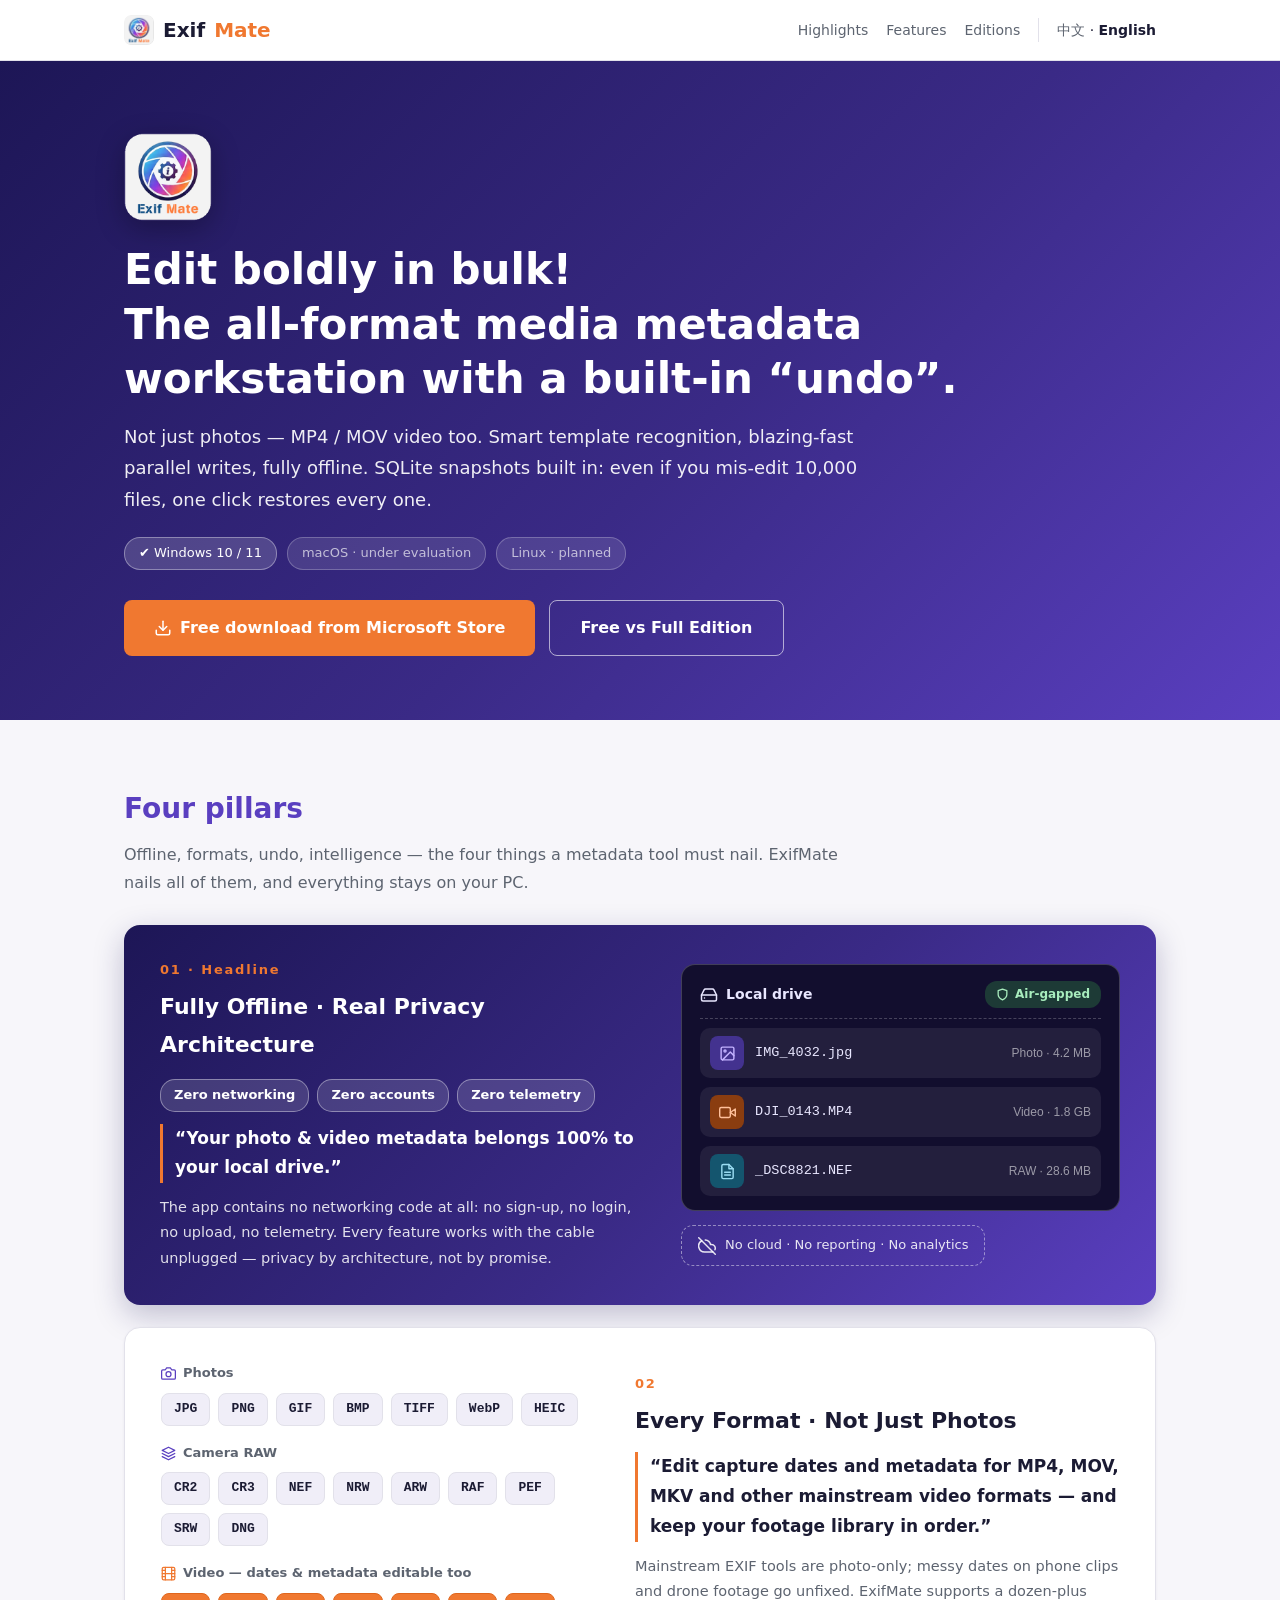
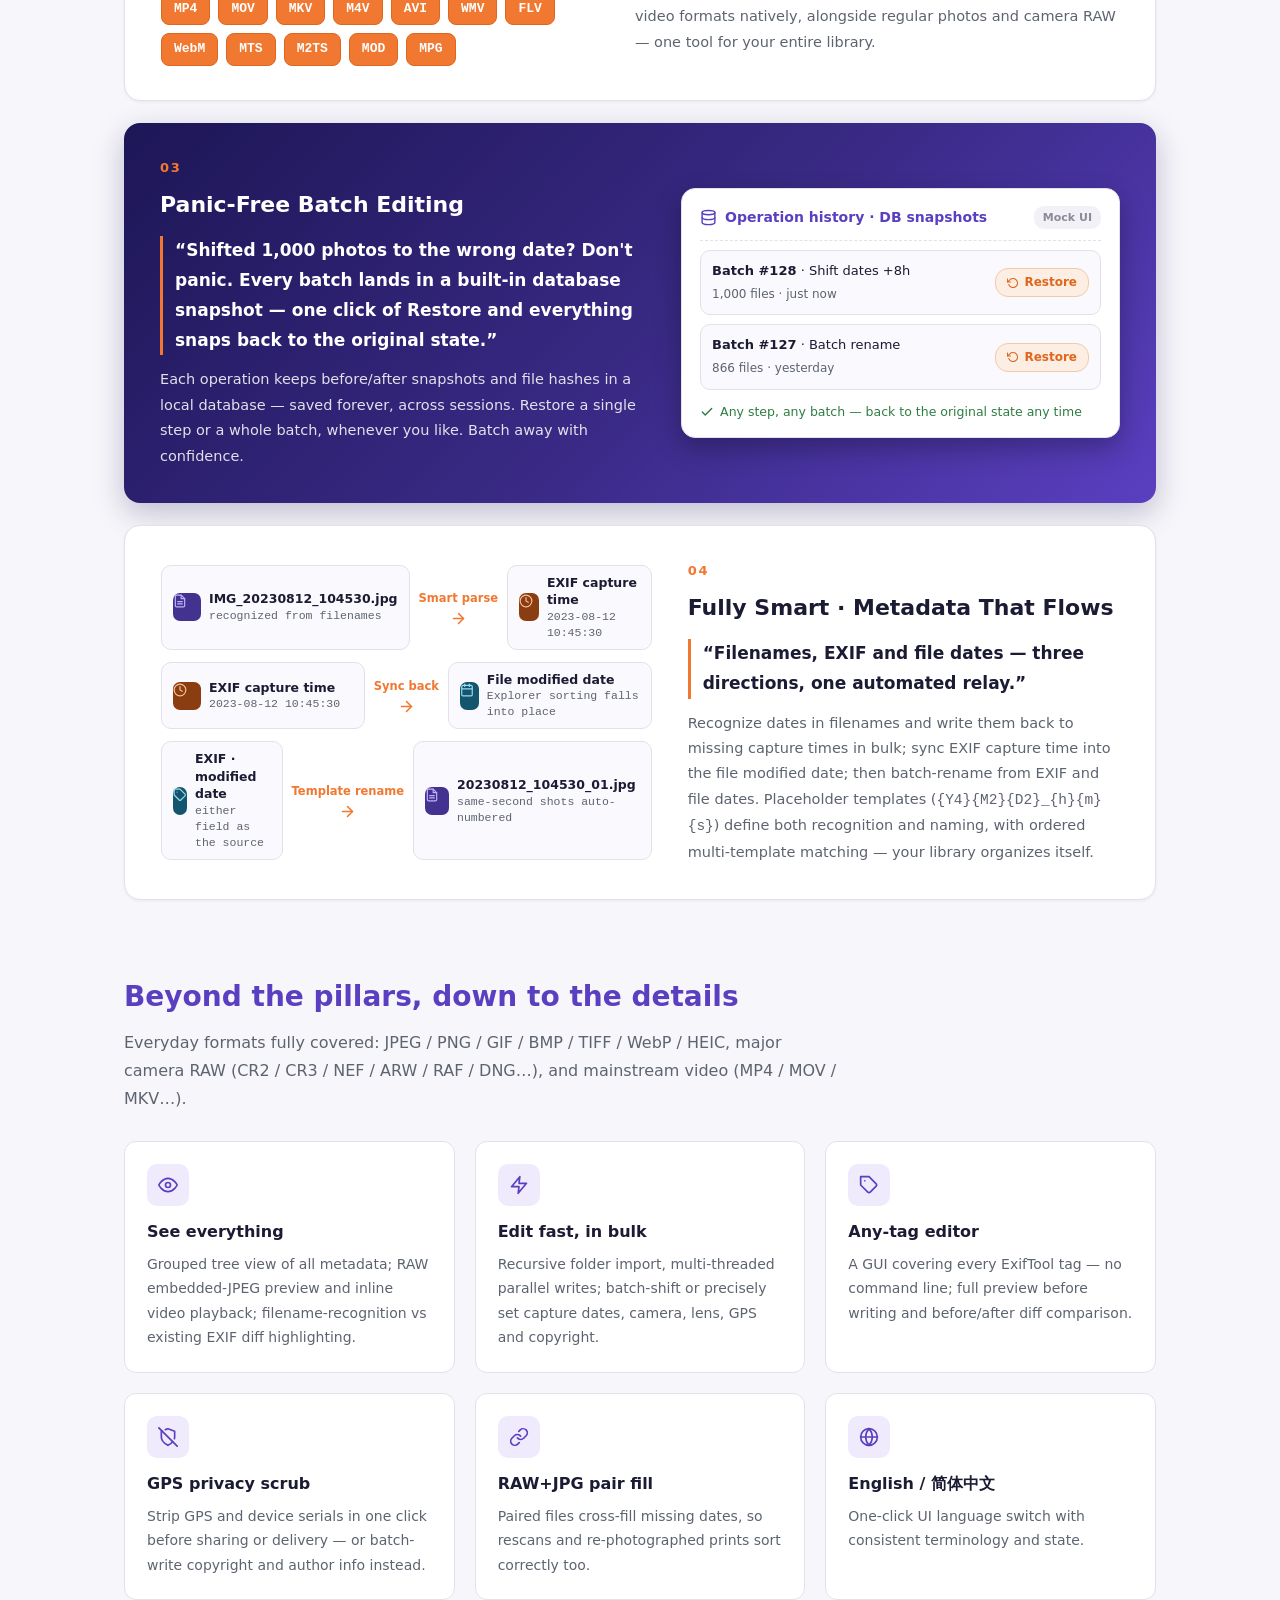
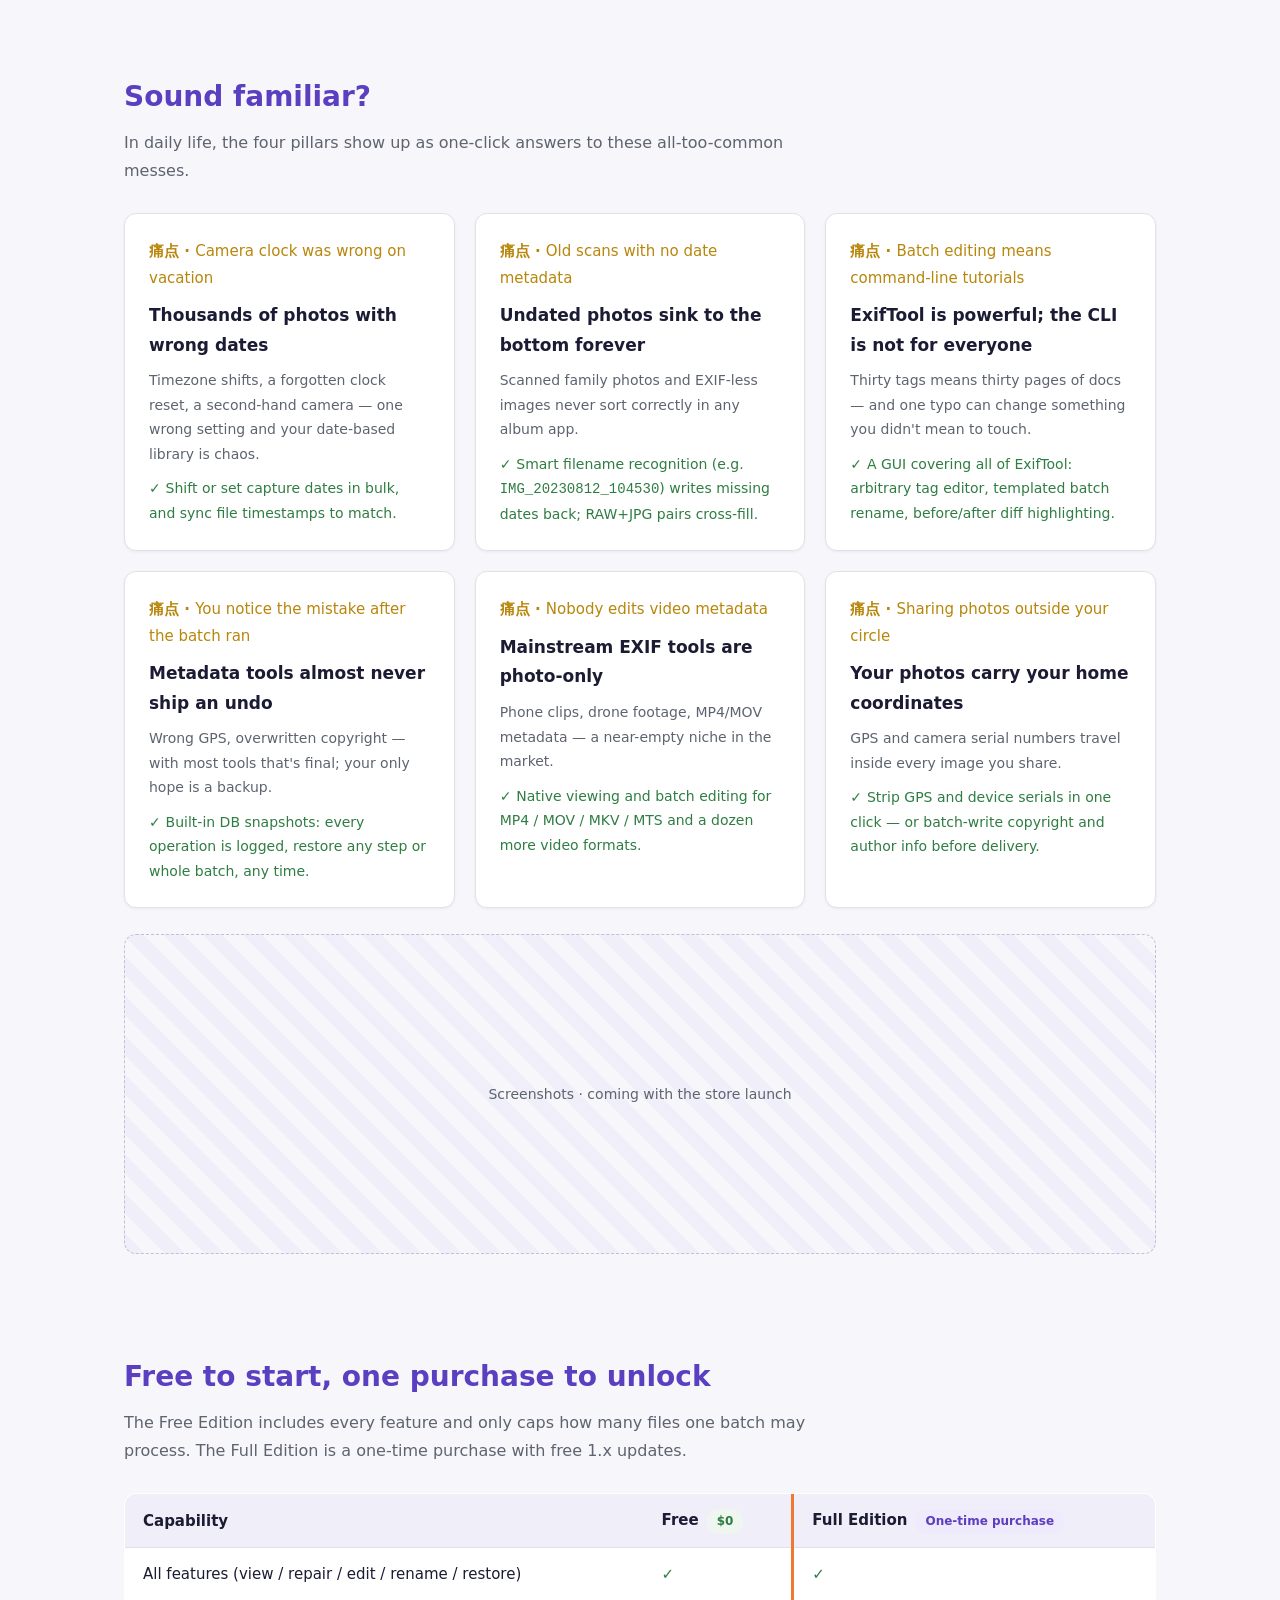
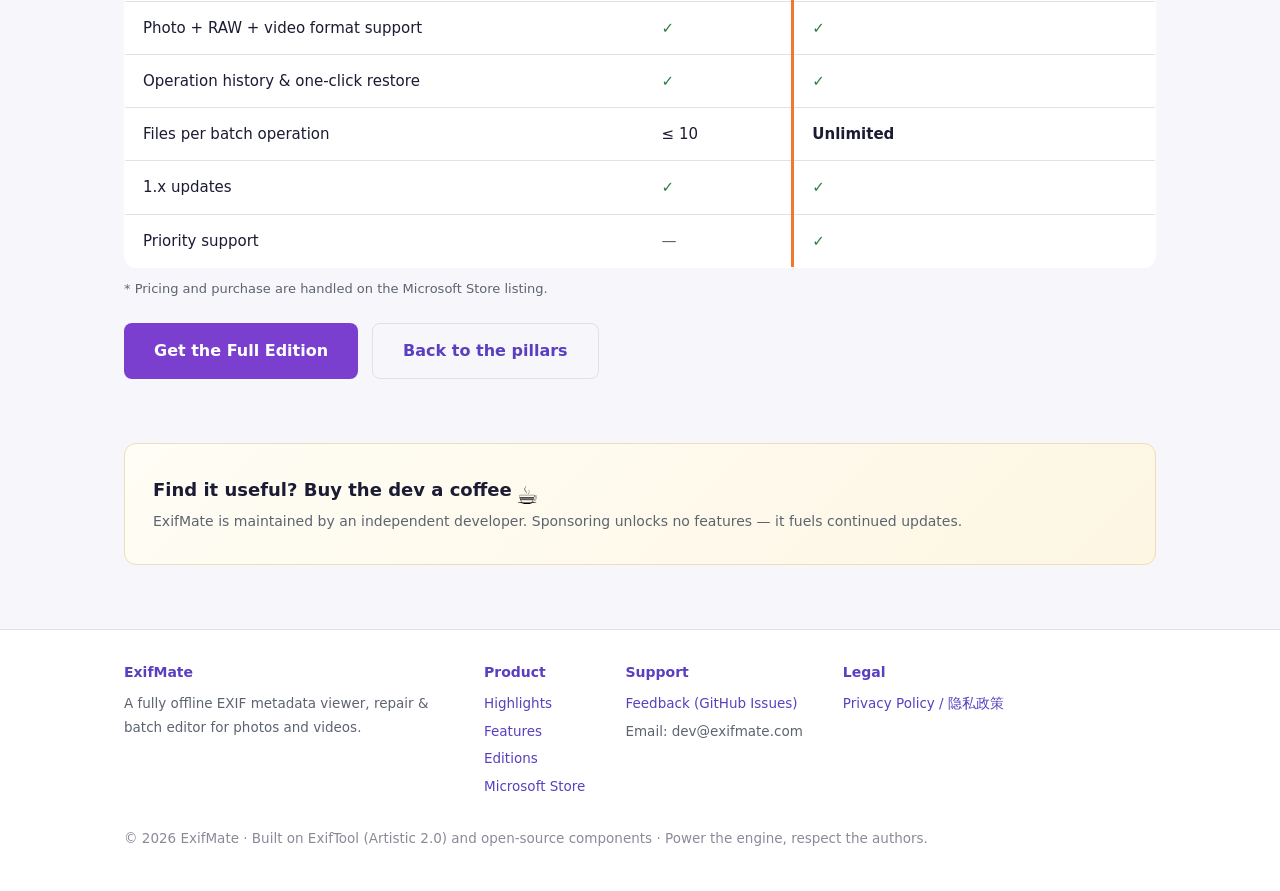
==== commit f93d69fd: "copy: Hero 主副标题换新——突出批量处理+后悔药定位 - 中文主标题：放心大胆地批量处理！全格式、带「后悔药」的媒体元数据工作站 - 中文副标题：不止照片/MP4·MOV视频/智能模板/并行" ====
--- a/en/index.html
+++ b/en/index.html
@@ -8,7 +8,7 @@
 <link rel="apple-touch-icon" href="/apple-touch-icon.png">
 <meta name="description" content="ExifMate — a fully offline EXIF metadata viewer, repair & batch editor for photos and videos. Zero network, zero accounts, zero telemetry. Panic-free batch editing with one-click restore.">
 <meta property="og:title" content="ExifMate — Fully Offline Photo & Video EXIF Toolkit">
-<meta property="og:description" content="Zero network · zero accounts · zero telemetry. Your photo & video metadata belongs 100% to your local drive.">
+<meta property="og:description" content="Not just photos — MP4 / MOV video too. Smart templates, parallel writes, fully offline. Built-in SQLite snapshots: mis-edit 10,000 files and restore them all with one click.">
 <meta property="og:type" content="website">
 <meta property="og:url" content="https://exifmate.com/en/">
 <title>ExifMate — Batch EXIF Toolkit | Fully Offline · Every Format · Panic-Free</title>
@@ -46,9 +46,8 @@
 <header class="hero">
   <div class="container">
     <img class="hero-logo" src="/assets/img/logo.png" alt="ExifMate">
-    <h1>Your photo & video metadata<br>belongs 100% to your local drive.</h1>
-    <p class="pitch">ExifMate — a fully offline EXIF viewer / repair / batch editor: Fully Offline · Every Format · Fully Smart · Panic-Free.</p>
-    <p class="sub">No account, no network, no reporting. Not just photos — MP4 / MOV / MKV videos too. And no matter how big the batch, one click of Restore brings it all back.</p>
+    <h1>Edit boldly in bulk!<br>The all-format media metadata workstation with a built-in “undo”.</h1>
+    <p class="sub">Not just photos — MP4 / MOV video too. Smart template recognition, blazing-fast parallel writes, fully offline. SQLite snapshots built in: even if you mis-edit 10,000 files, one click restores every one.</p>
     <div class="platform-pills">
       <span class="pill">✔ Windows 10 / 11</span>
       <span class="pill dim">macOS · under evaluation</span>
--- a/assets/style.css
+++ b/assets/style.css
@@ -41,7 +41,7 @@
   box-shadow: 0 8px 28px rgba(0,0,0,.28); margin-bottom: 22px;
 }
 .hero h1 { font-size: 42px; line-height: 1.3; margin-bottom: 14px; }
-.hero p.sub { font-size: 18px; opacity: .92; max-width: 640px; }
+.hero p.sub { font-size: 18px; opacity: .92; max-width: 760px; }
 .hero .pitch { font-size: 18px; margin-bottom: 8px; opacity: .95; }
 .platform-pills { display: flex; gap: 10px; margin: 22px 0 30px; flex-wrap: wrap; }
 .pill {
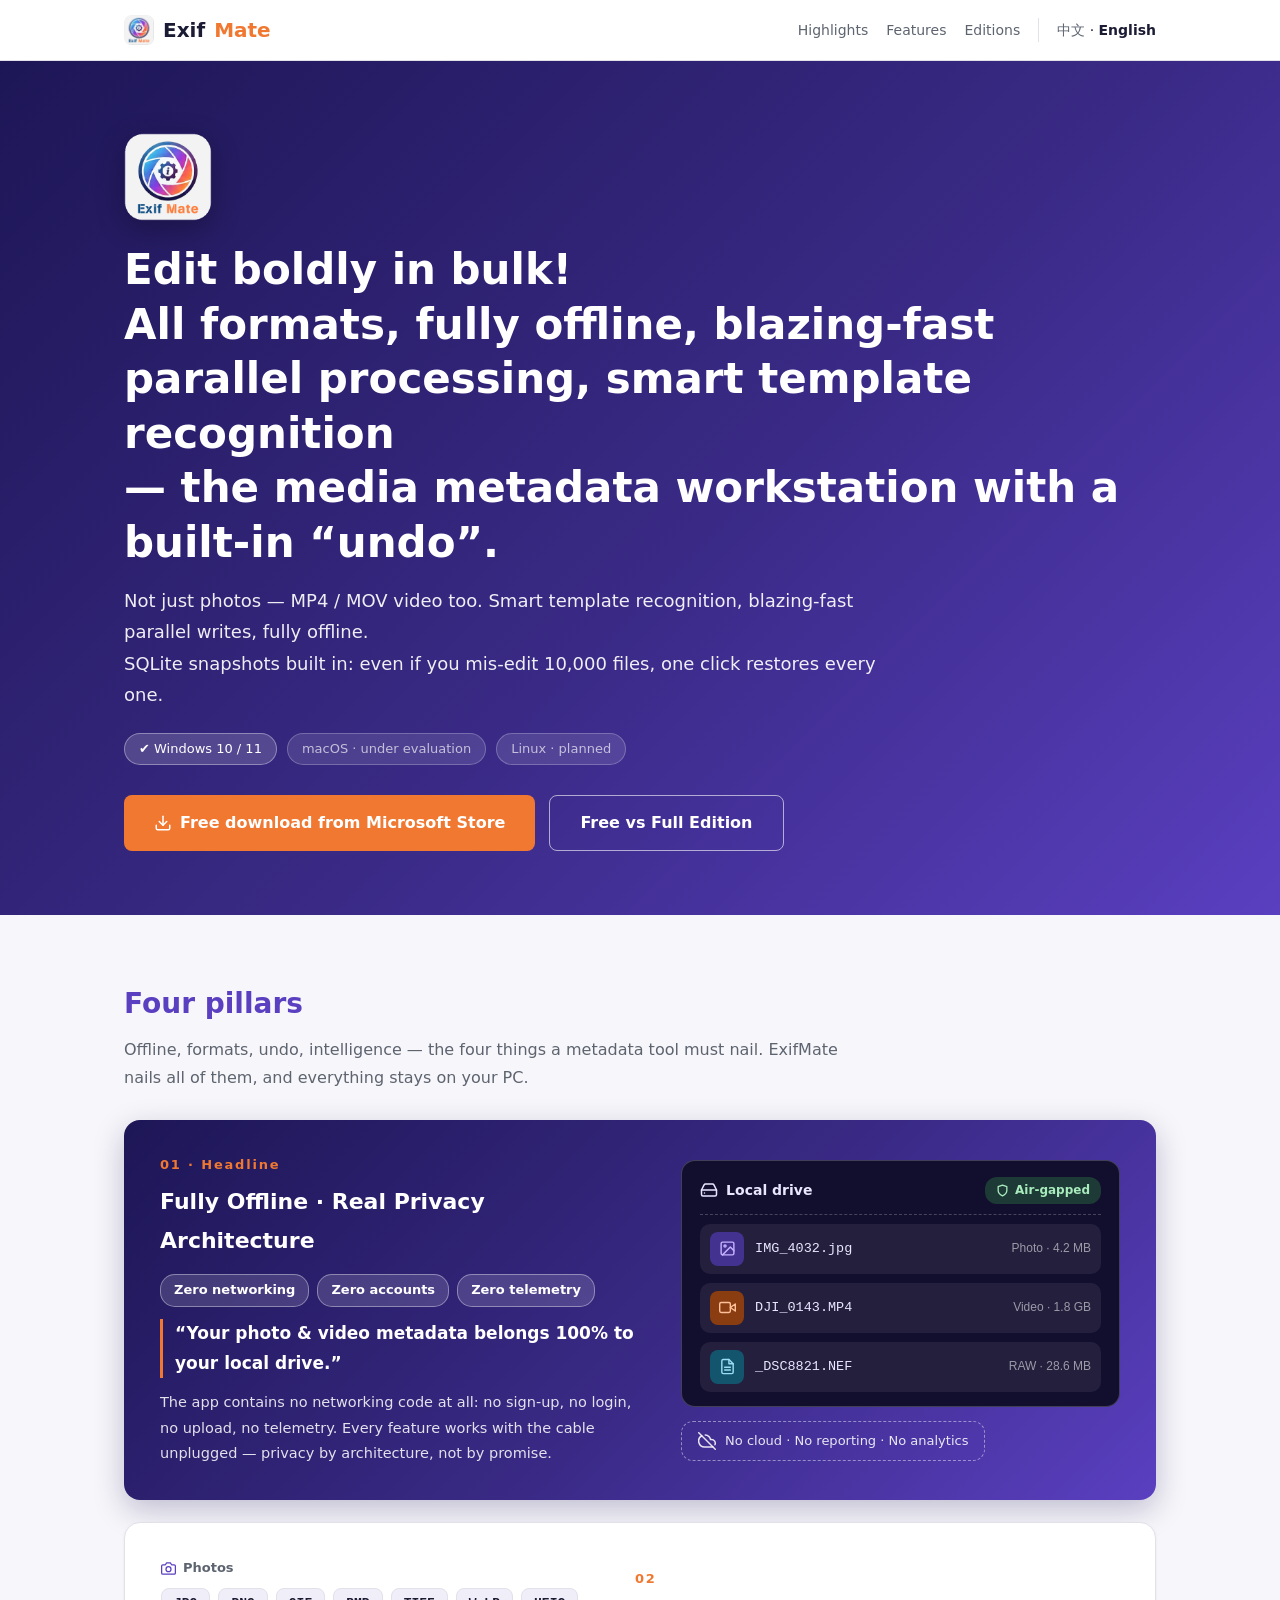
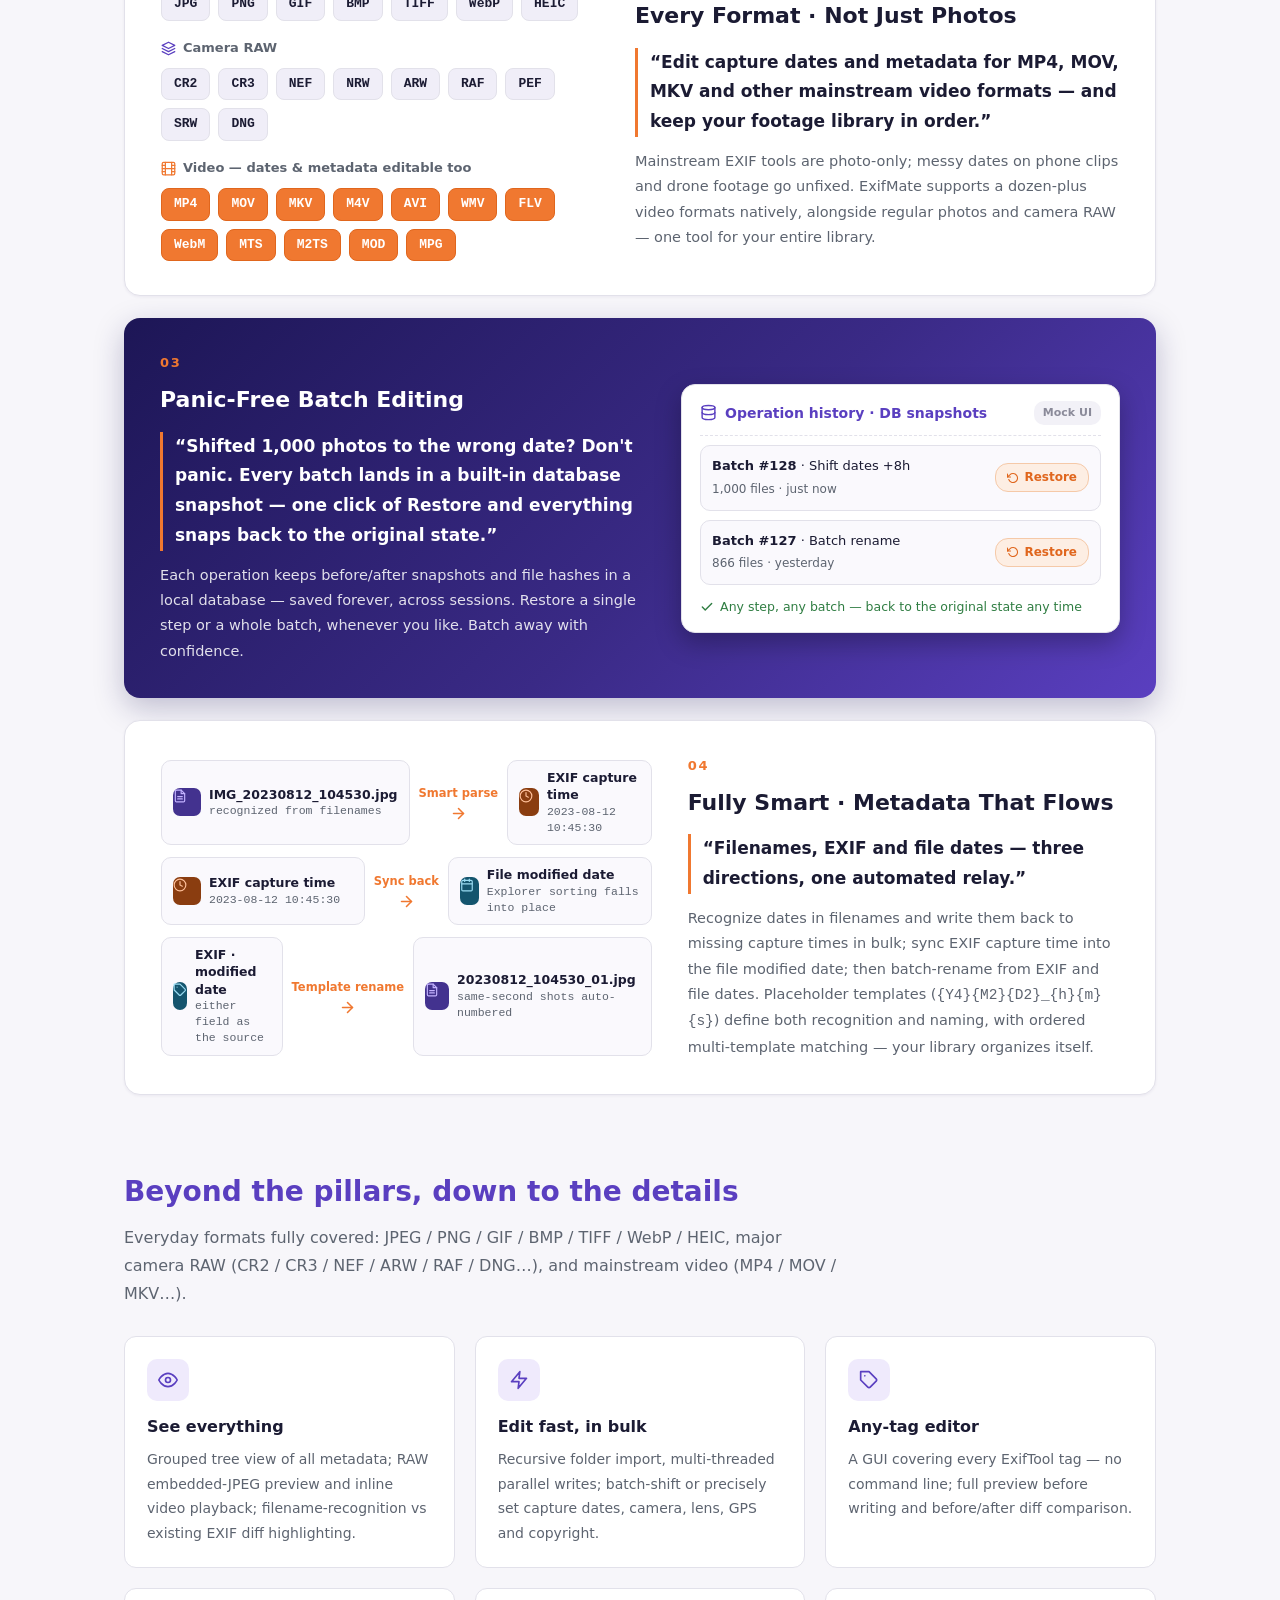
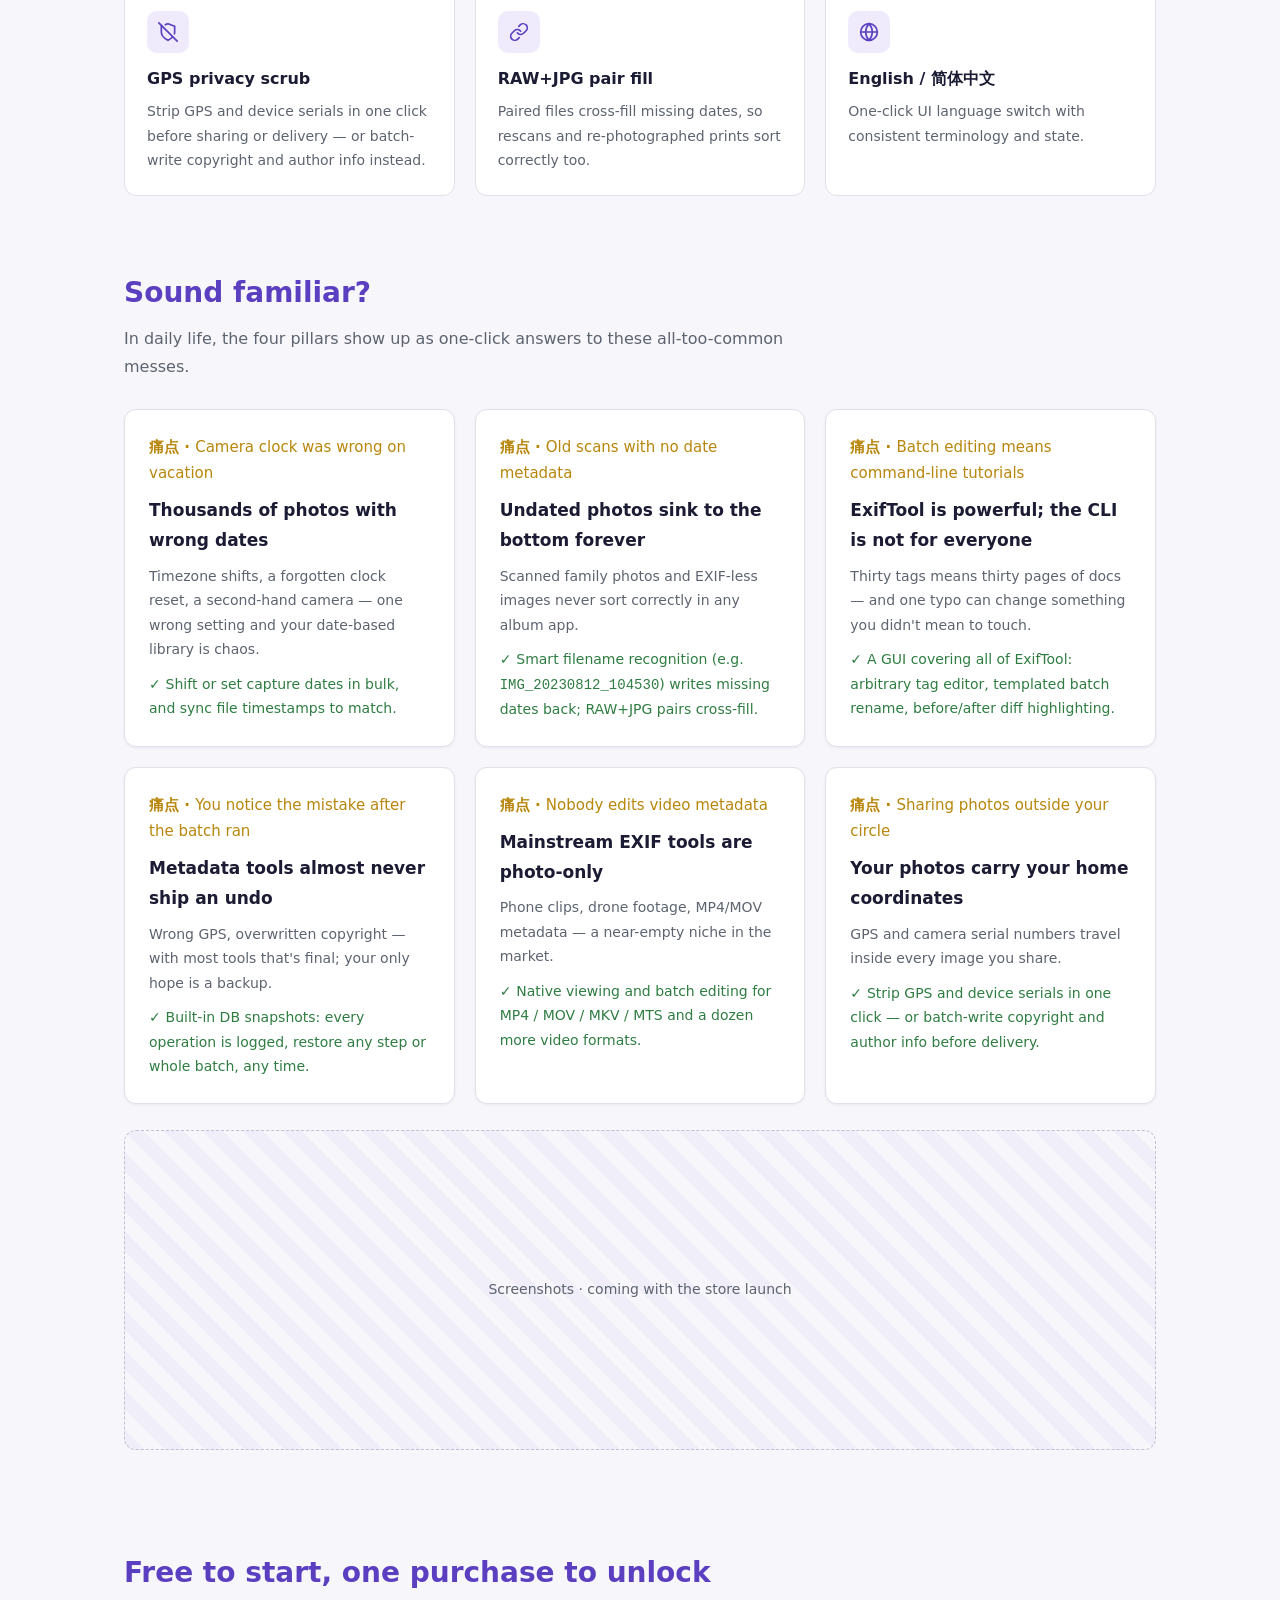
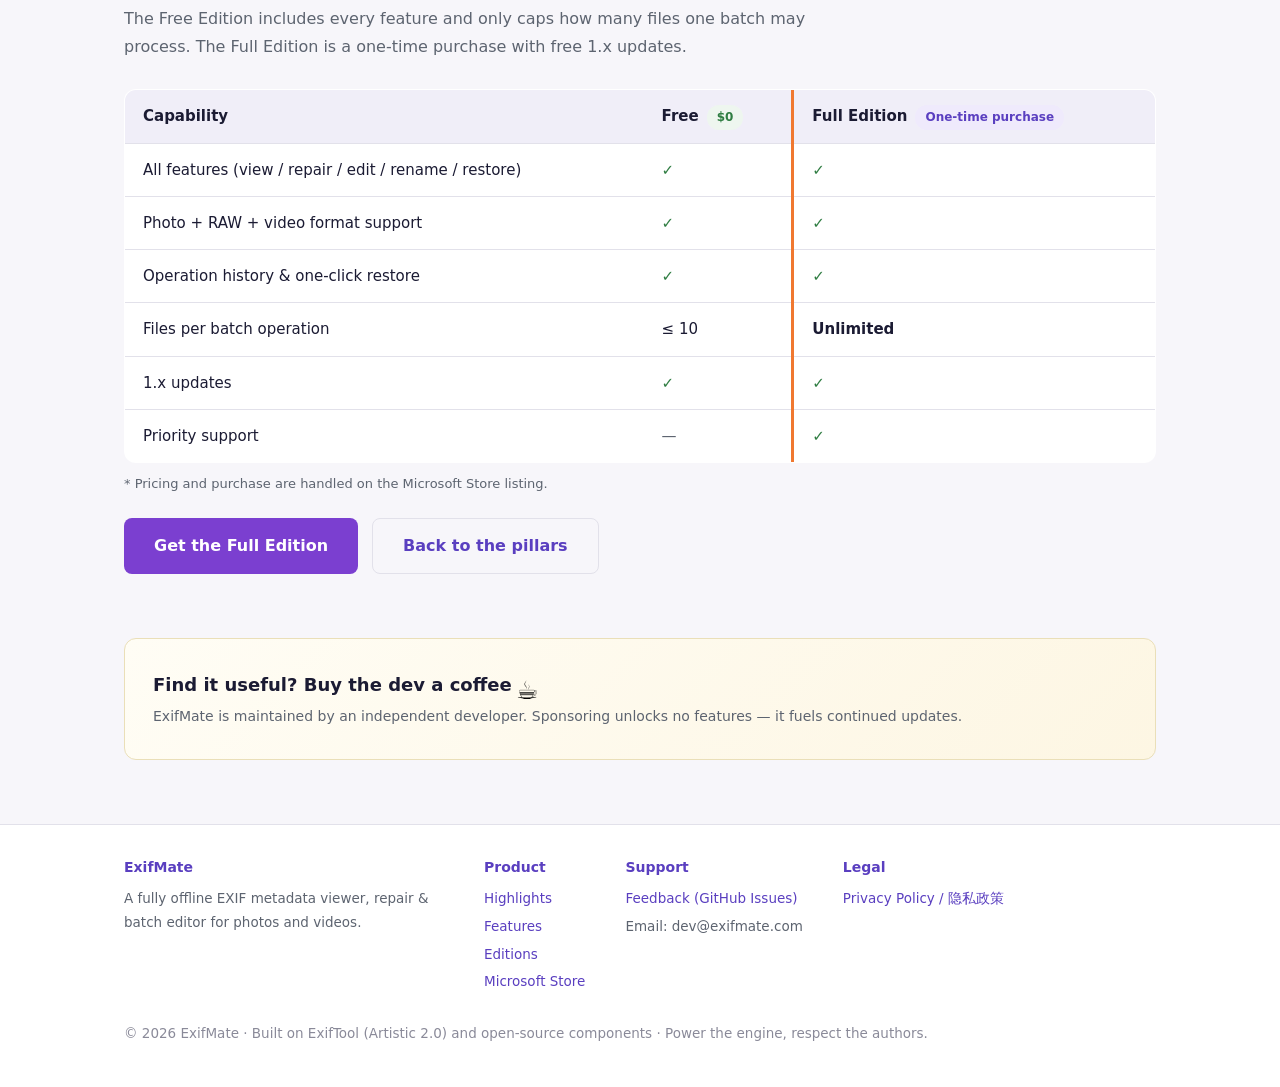
==== commit 0ad5ac72: "copy: Hero 主标题改三行式，副标题在「内置 SQLite」前换行" ====
--- a/en/index.html
+++ b/en/index.html
@@ -46,8 +46,8 @@
 <header class="hero">
   <div class="container">
     <img class="hero-logo" src="/assets/img/logo.png" alt="ExifMate">
-    <h1>Edit boldly in bulk!<br>The all-format media metadata workstation with a built-in “undo”.</h1>
-    <p class="sub">Not just photos — MP4 / MOV video too. Smart template recognition, blazing-fast parallel writes, fully offline. SQLite snapshots built in: even if you mis-edit 10,000 files, one click restores every one.</p>
+    <h1>Edit boldly in bulk!<br>All formats, fully offline, blazing-fast parallel processing, smart template recognition<br>— the media metadata workstation with a built-in “undo”.</h1>
+    <p class="sub">Not just photos — MP4 / MOV video too. Smart template recognition, blazing-fast parallel writes, fully offline.<br>SQLite snapshots built in: even if you mis-edit 10,000 files, one click restores every one.</p>
     <div class="platform-pills">
       <span class="pill">✔ Windows 10 / 11</span>
       <span class="pill dim">macOS · under evaluation</span>
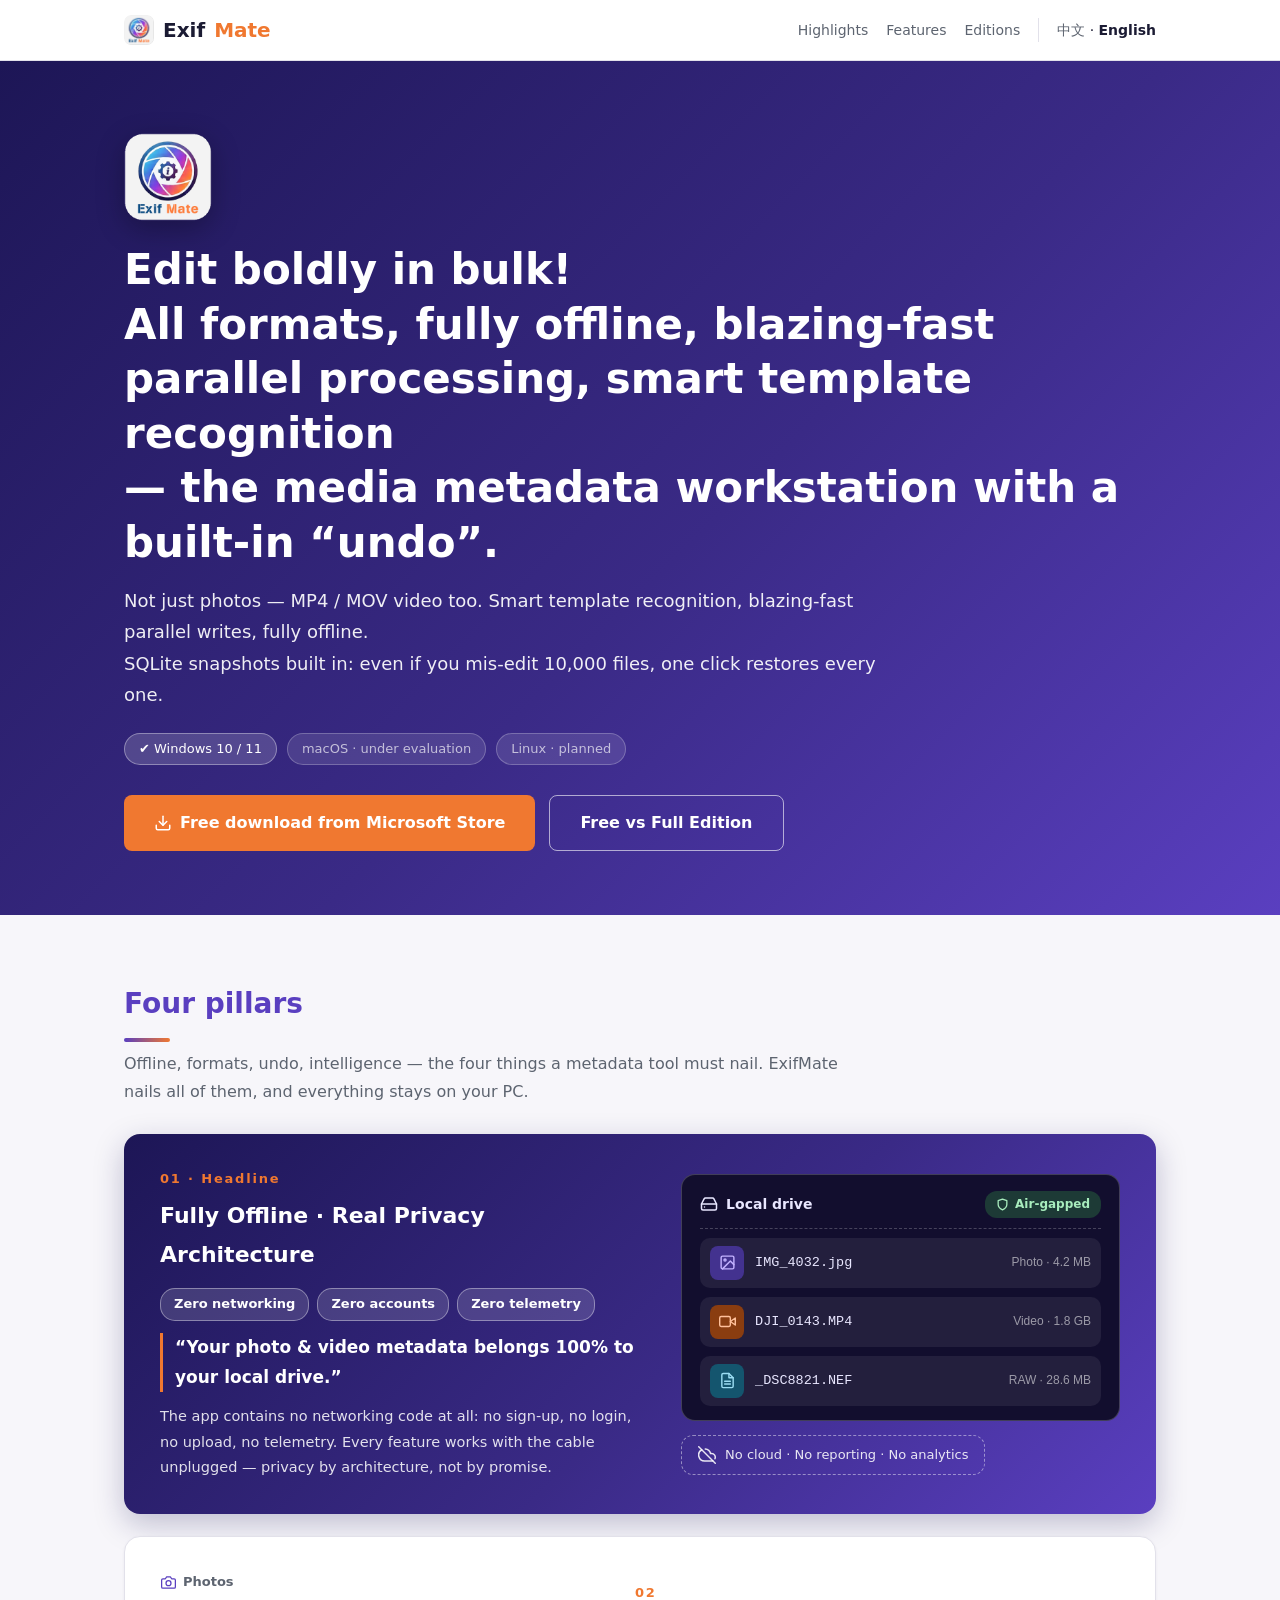
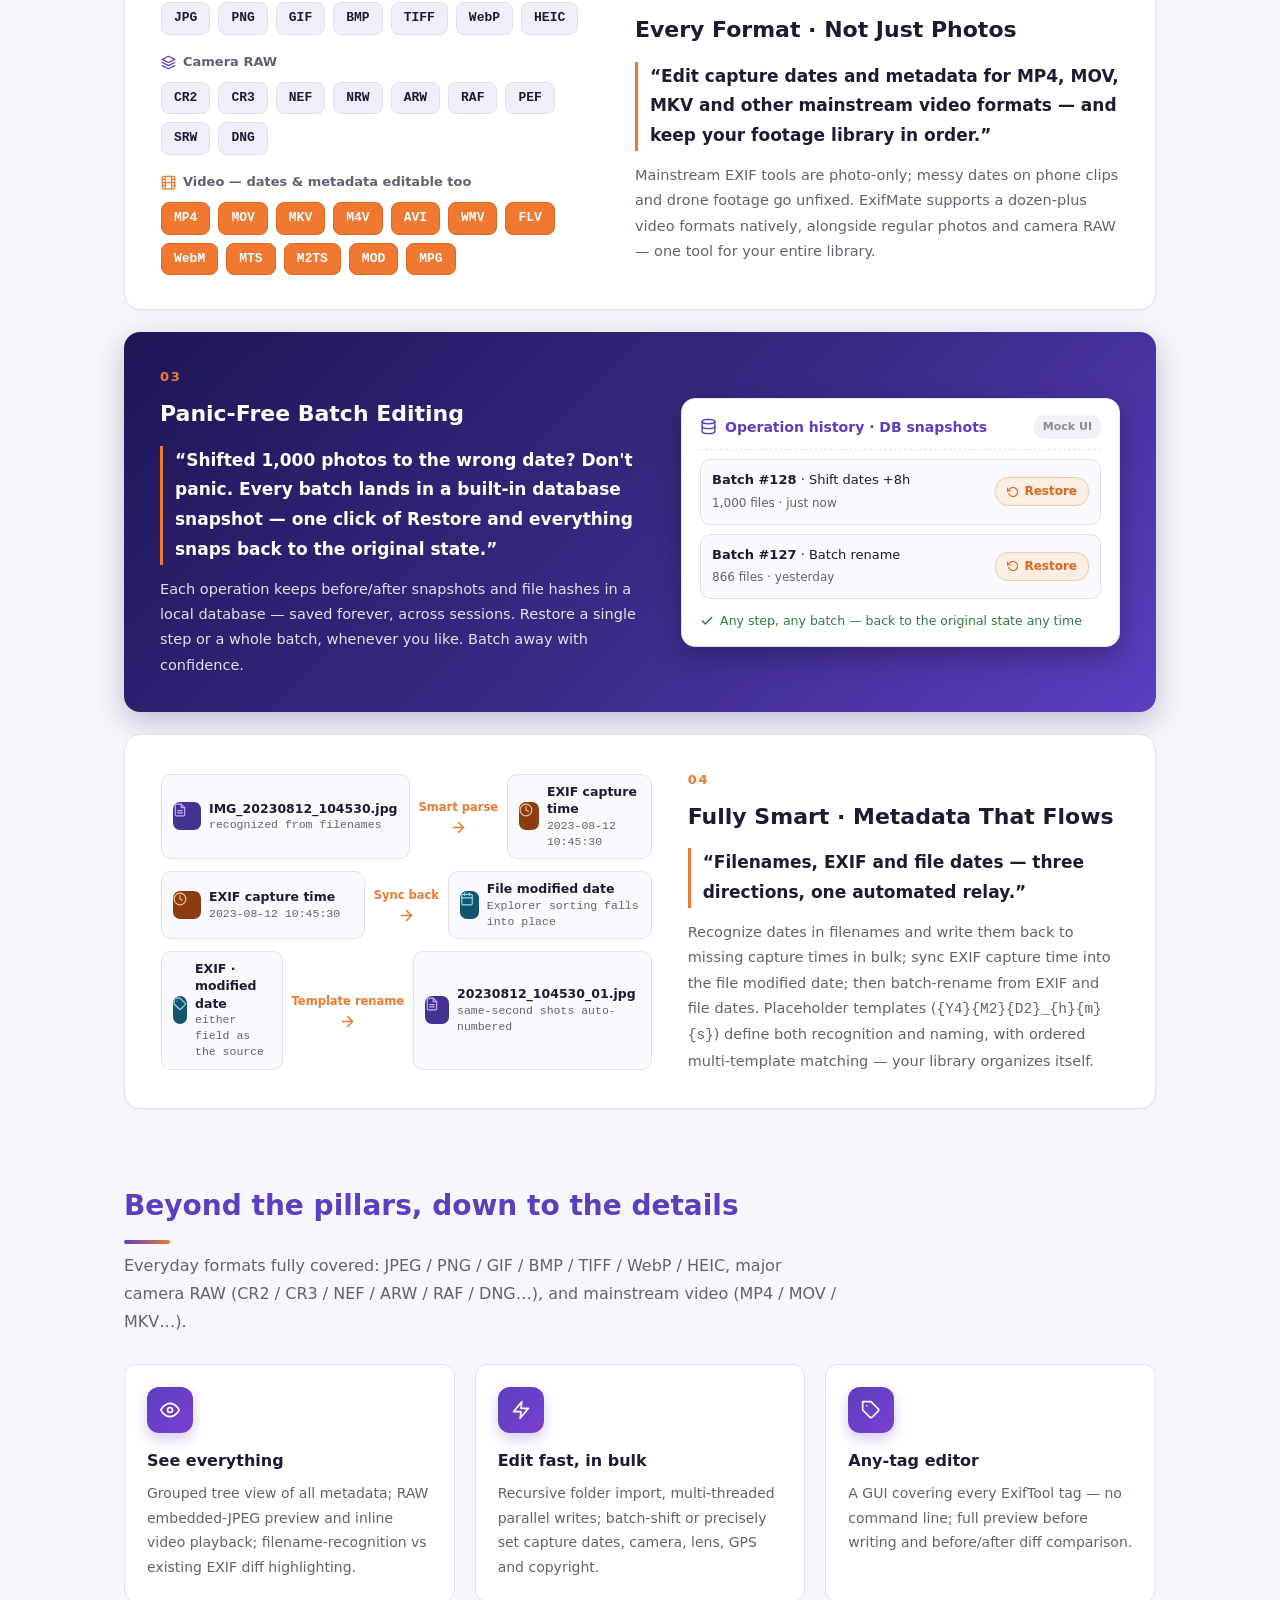
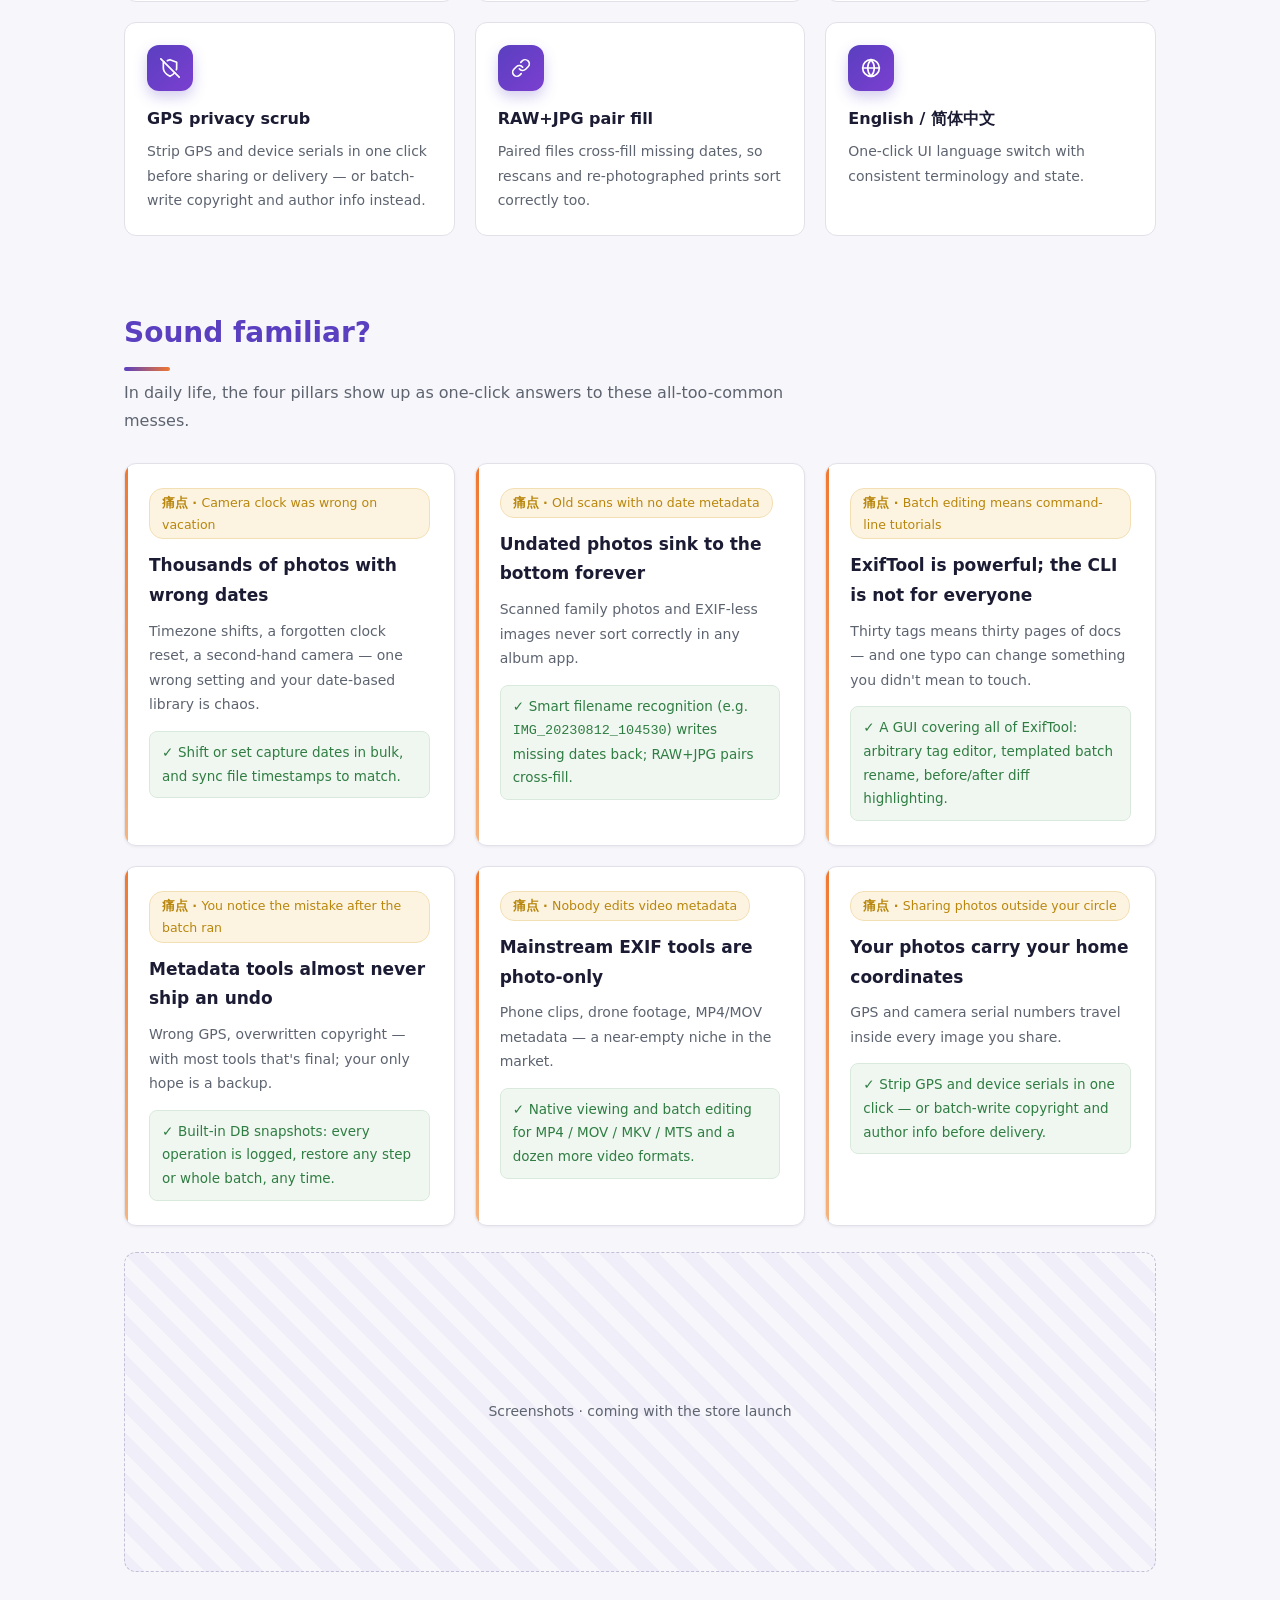
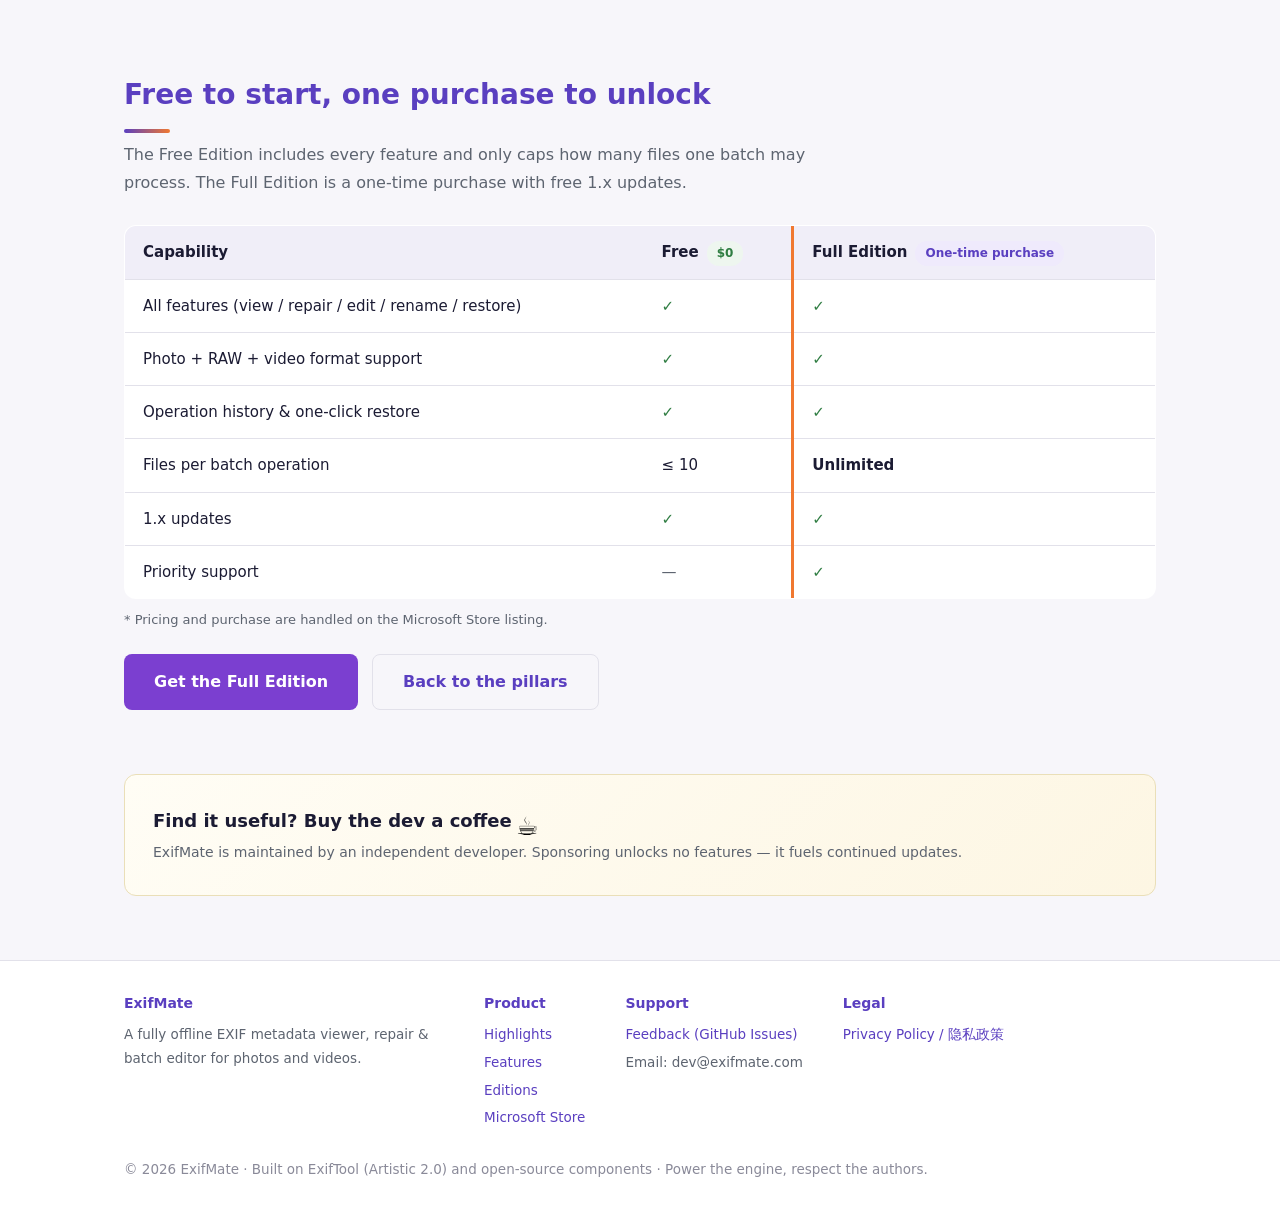
==== commit 9a9698cc: "link: 全站下载链接指向微软商店正式商品页 9p58n2k8wqx3 - index.html / en/index.html：Hero 下载、完整版、页脚共 6 处 - README.md / " ====
--- a/en/index.html
+++ b/en/index.html
@@ -54,8 +54,8 @@
       <span class="pill dim">Linux · planned</span>
     </div>
     <div class="btn-row">
-      <!-- TODO: replace with the official store listing URL once published -->
-      <a class="btn btn-primary" href="https://apps.microsoft.com/search?query=ExifMate">
+      
+      <a class="btn btn-primary" href="https://apps.microsoft.com/detail/9p58n2k8wqx3">
         <svg width="18" height="18" viewBox="0 0 24 24" fill="none" stroke="currentColor" stroke-width="2" stroke-linecap="round" stroke-linejoin="round"><path d="M21 15v4a2 2 0 0 1-2 2H5a2 2 0 0 1-2-2v-4"/><polyline points="7 10 12 15 17 10"/><line x1="12" y1="15" x2="12" y2="3"/></svg>
         Free download from Microsoft Store
       </a>
@@ -289,8 +289,8 @@
     </table>
     <p class="table-note">* Pricing and purchase are handled on the Microsoft Store listing.</p>
     <div class="btn-row" style="margin-top:22px">
-      <!-- TODO: replace with the Full Edition store listing URL -->
-      <a class="btn btn-primary" href="https://apps.microsoft.com/search?query=ExifMate"
+      <!-- If the Full Edition gets its own store listing, replace the URL below -->
+      <a class="btn btn-primary" href="https://apps.microsoft.com/detail/9p58n2k8wqx3"
          style="background:var(--accent2);color:#fff">Get the Full Edition</a>
       <a class="btn btn-ghost" href="#pillars" style="border-color:var(--line);color:var(--accent)">Back to the pillars</a>
     </div>
@@ -328,7 +328,7 @@
           <li><a href="#pillars">Highlights</a></li>
           <li><a href="#features">Features</a></li>
           <li><a href="#compare">Editions</a></li>
-          <li><a href="https://apps.microsoft.com/search?query=ExifMate">Microsoft Store</a></li>
+          <li><a href="https://apps.microsoft.com/detail/9p58n2k8wqx3">Microsoft Store</a></li>
         </ul>
       </div>
       <div>
--- a/assets/style.css
+++ b/assets/style.css
@@ -65,30 +65,61 @@
 /* ---------- 通用区块 ---------- */
 section.block { padding: 64px 0 8px; }
 h2.title { font-size: 28px; margin-bottom: 8px; color: var(--accent); }
+h2.title::after {
+  content: ""; display: block; width: 46px; height: 4px; border-radius: 2px;
+  background: linear-gradient(90deg, var(--accent), var(--orange)); margin-top: 10px;
+}
 p.lead { color: var(--sub); max-width: 720px; margin-bottom: 28px; }
 
 /* 痛点卡片 */
 .pain-grid { display: grid; grid-template-columns: repeat(3, 1fr); gap: 20px; }
 .pain-card {
+  position: relative; overflow: hidden;
   background: var(--card); border: 1px solid var(--line); border-radius: 12px;
   padding: 24px; box-shadow: 0 1px 3px rgba(28,22,86,.06);
-}
-.pain-card .scene { font-size: 15px; color: var(--warn); margin-bottom: 10px; }
+  transition: transform .18s ease, box-shadow .18s ease;
+}
+.pain-card::before {
+  content: ""; position: absolute; left: 0; top: 0; bottom: 0; width: 3px;
+  background: linear-gradient(180deg, var(--orange), #f5b47e);
+}
+.pain-card:hover { transform: translateY(-4px); box-shadow: 0 12px 28px rgba(28,22,86,.12); }
+.pain-card .scene {
+  display: inline-block; font-size: 12.5px; color: var(--warn);
+  background: #fdf3e1; border: 1px solid #f2dfb4;
+  padding: 3px 12px; border-radius: 14px; margin-bottom: 12px;
+}
 .pain-card .scene::before { content: "痛点 · "; font-weight: 700; }
 .pain-card h3 { font-size: 17px; margin-bottom: 8px; }
 .pain-card p { font-size: 14px; color: var(--sub); }
-.pain-card p.fix { margin-top: 10px; color: var(--ok); }
+.pain-card p.fix {
+  margin-top: 14px; color: var(--ok); font-size: 13.5px;
+  background: #f0f7f1; border: 1px solid #d9e9dc; border-radius: 8px; padding: 9px 12px;
+}
 .pain-card p.fix::before { content: "✓ "; font-weight: 700; }
 
 /* 功能网格 */
 .feat-grid { display: grid; grid-template-columns: repeat(3, 1fr); gap: 20px; }
 .feat {
+  position: relative; overflow: hidden;
   background: var(--card); border: 1px solid var(--line); border-radius: 12px; padding: 22px;
-}
+  transition: transform .18s ease, box-shadow .18s ease, border-color .18s ease;
+}
+.feat::before {
+  content: ""; position: absolute; top: 0; left: 0; right: 0; height: 3px;
+  background: linear-gradient(90deg, var(--accent), var(--orange));
+  opacity: 0; transition: opacity .18s ease;
+}
+.feat:hover {
+  transform: translateY(-4px); border-color: #d6cfee;
+  box-shadow: 0 12px 28px rgba(28,22,86,.12);
+}
+.feat:hover::before { opacity: 1; }
 .feat .ico {
-  width: 42px; height: 42px; border-radius: 10px; display: flex;
-  align-items: center; justify-content: center; margin-bottom: 12px;
-  background: #efeafc; color: var(--accent);
+  width: 46px; height: 46px; border-radius: 12px; display: flex;
+  align-items: center; justify-content: center; margin-bottom: 14px;
+  background: linear-gradient(135deg, var(--accent), var(--accent2)); color: #fff;
+  box-shadow: 0 6px 14px rgba(90,63,192,.26);
 }
 .feat h3 { font-size: 16px; margin-bottom: 6px; }
 .feat p { font-size: 14px; color: var(--sub); }
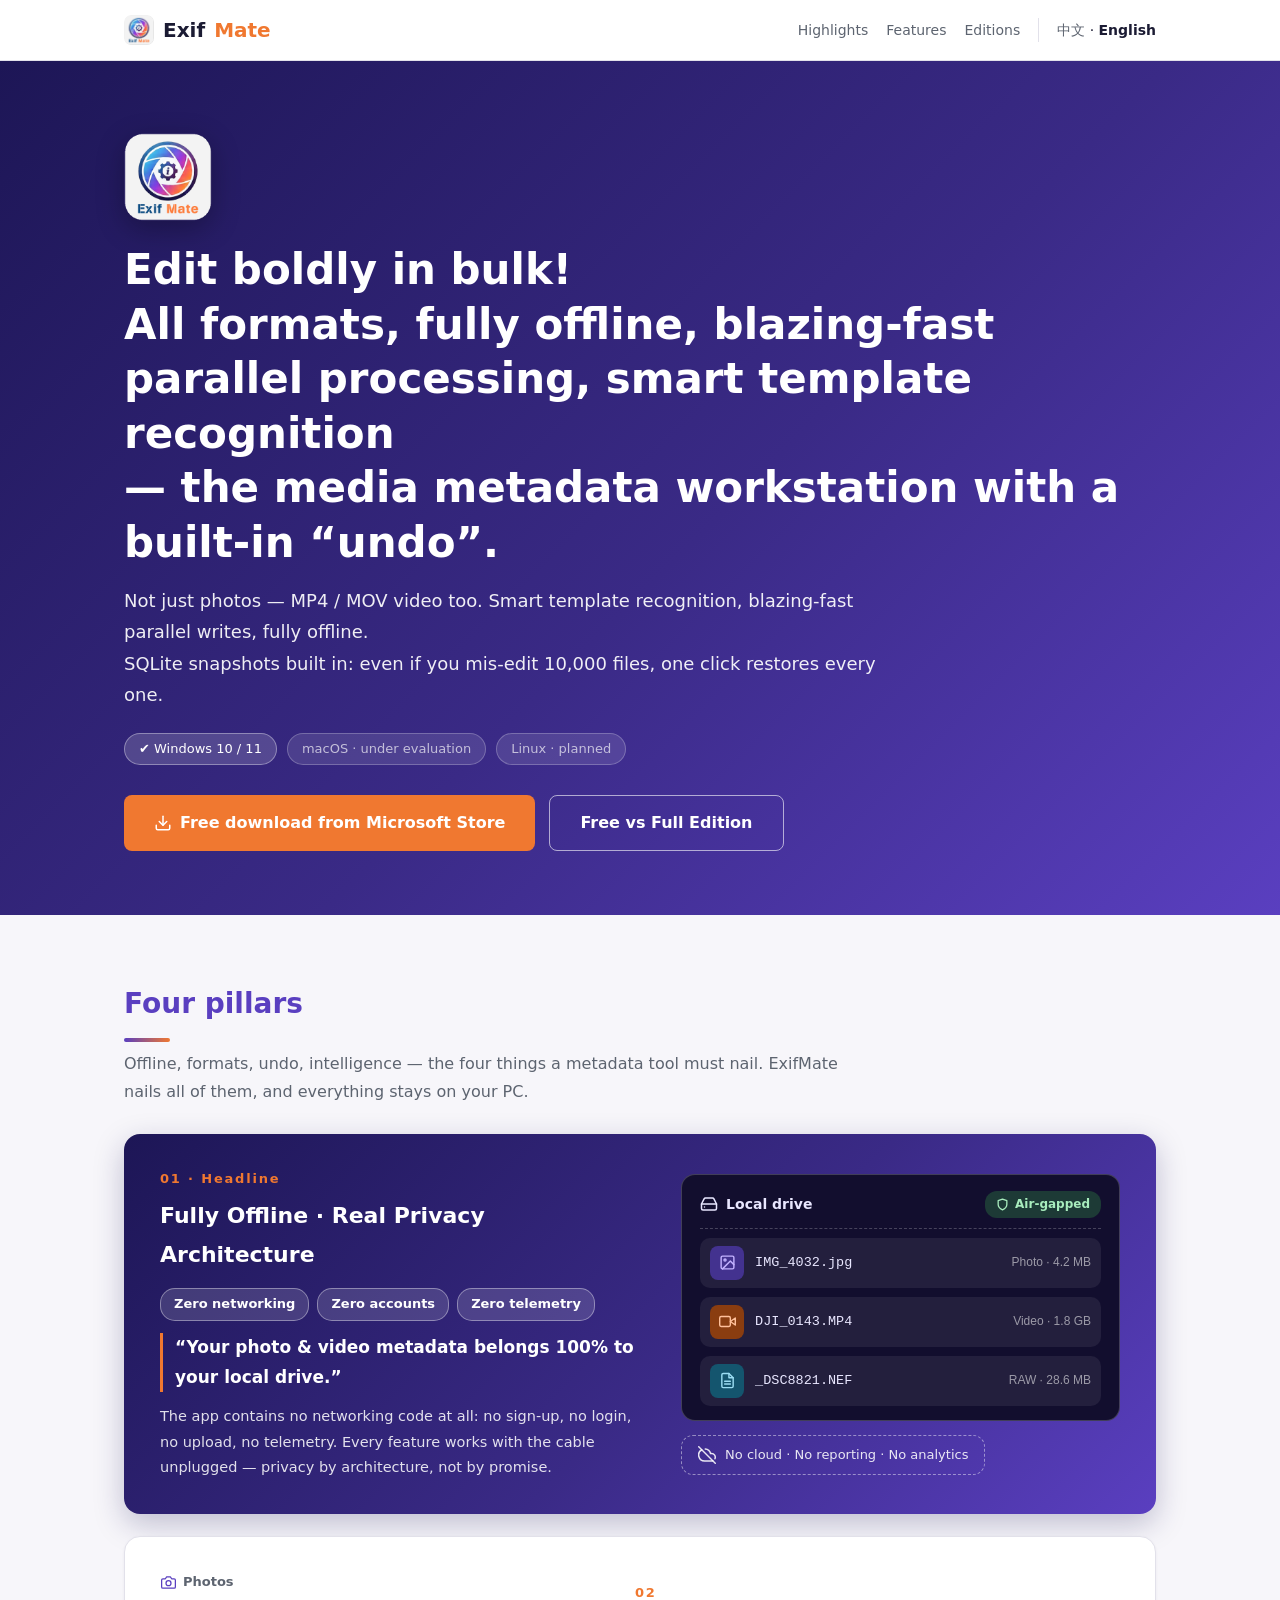
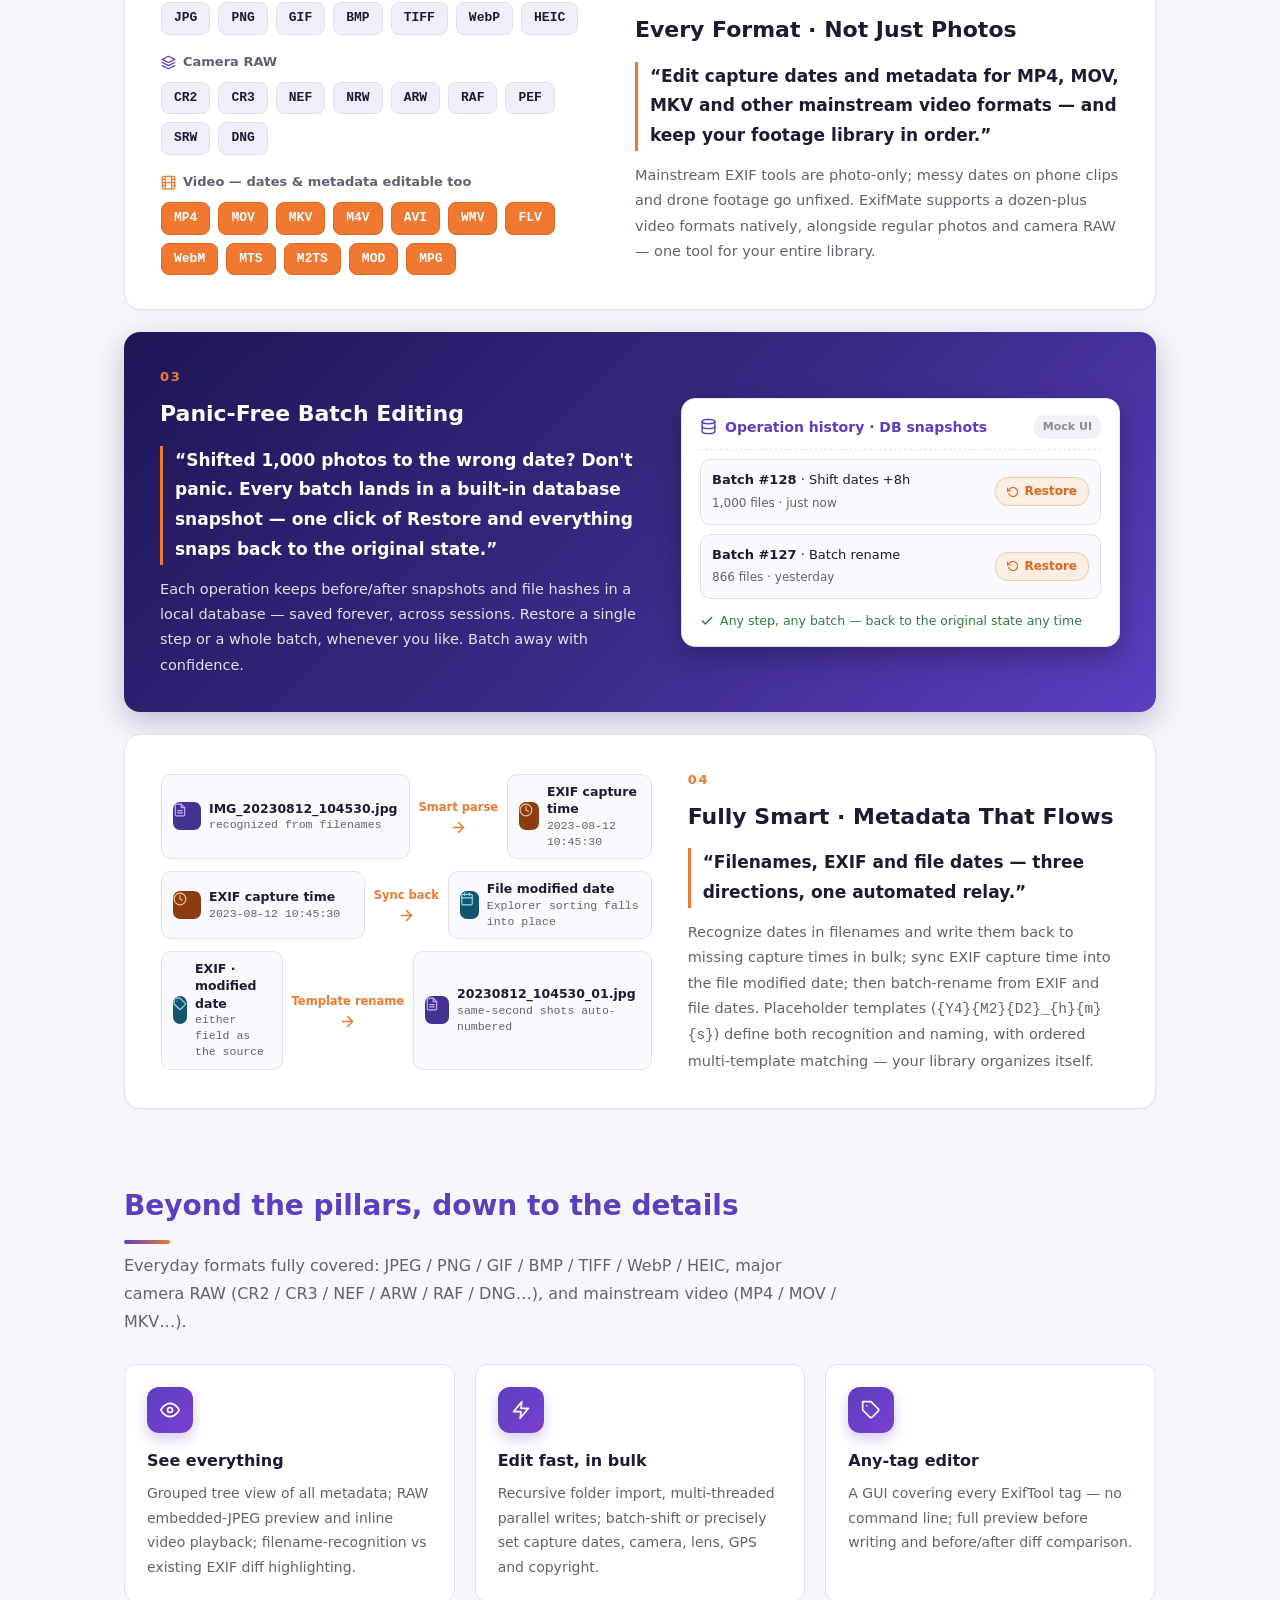
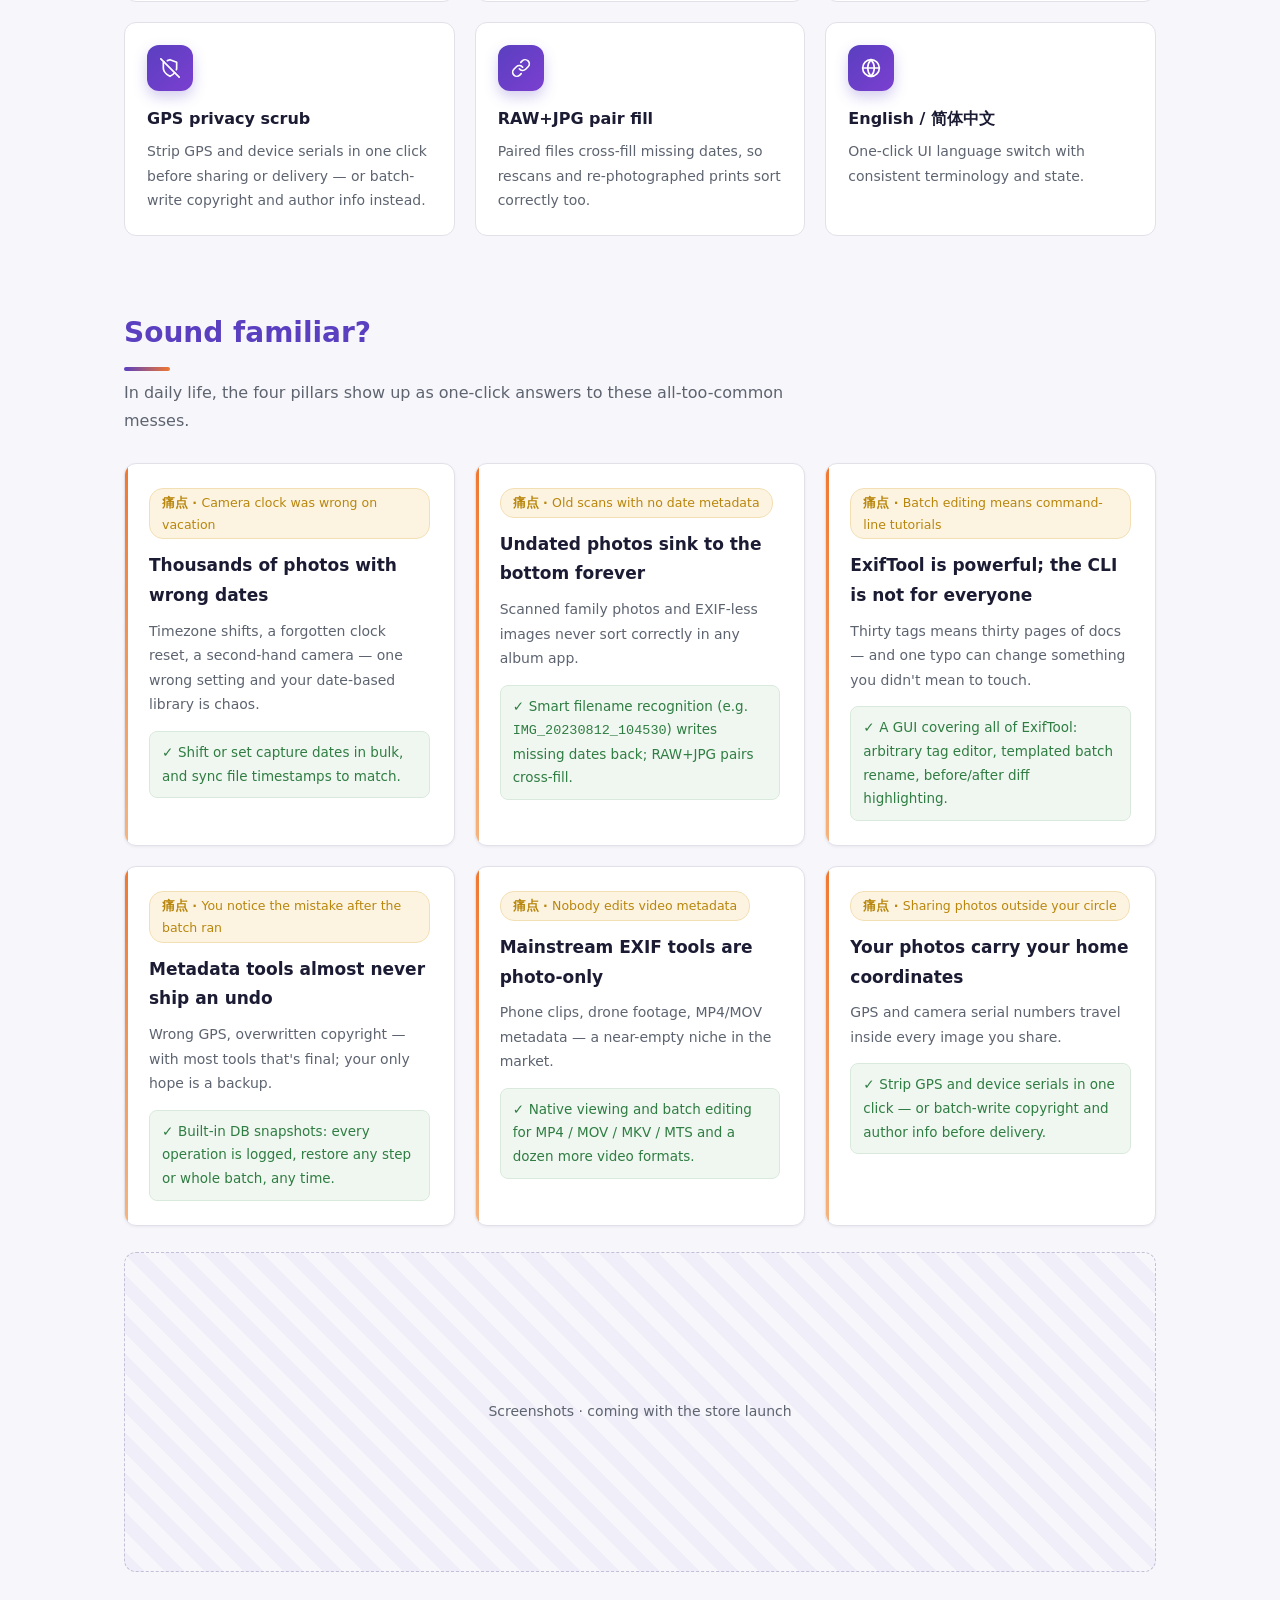
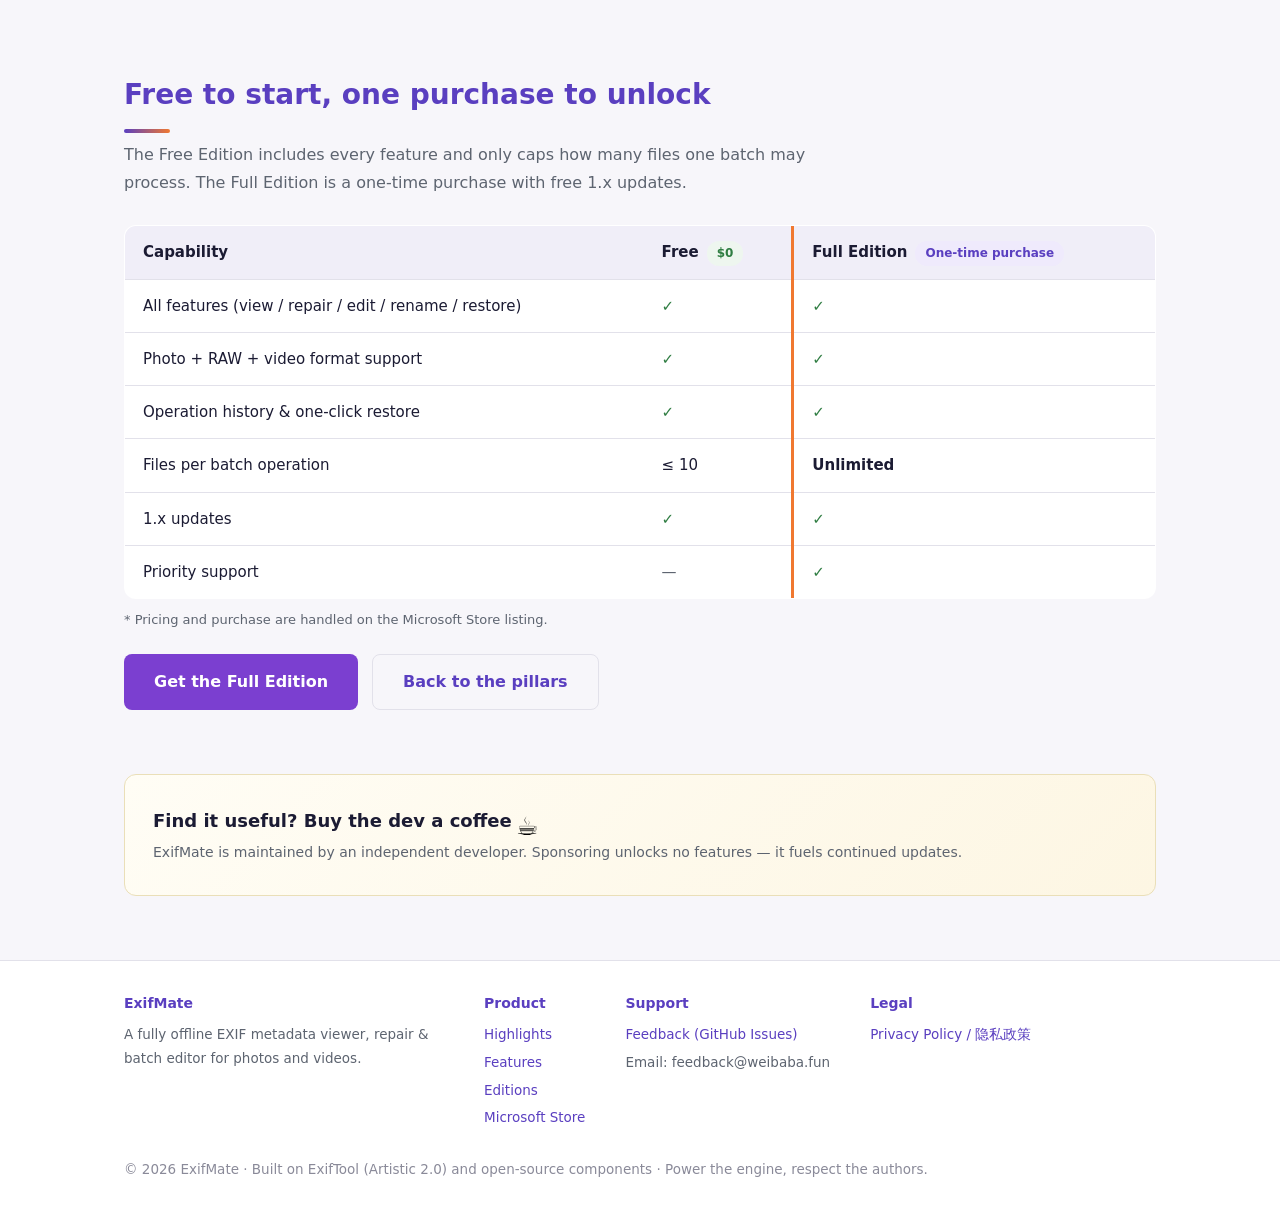
==== commit 6d63577e: "fix: 隐私政策卸载表述对齐应用仓库修正稿并统一反馈邮箱" ====
--- a/en/index.html
+++ b/en/index.html
@@ -335,7 +335,7 @@
         <h4>Support</h4>
         <ul>
           <li><a href="https://github.com/zm1107/exifmate/issues">Feedback (GitHub Issues)</a></li>
-          <li>Email: dev@exifmate.com</li>
+          <li>Email: feedback@weibaba.fun</li>
         </ul>
       </div>
       <div>
